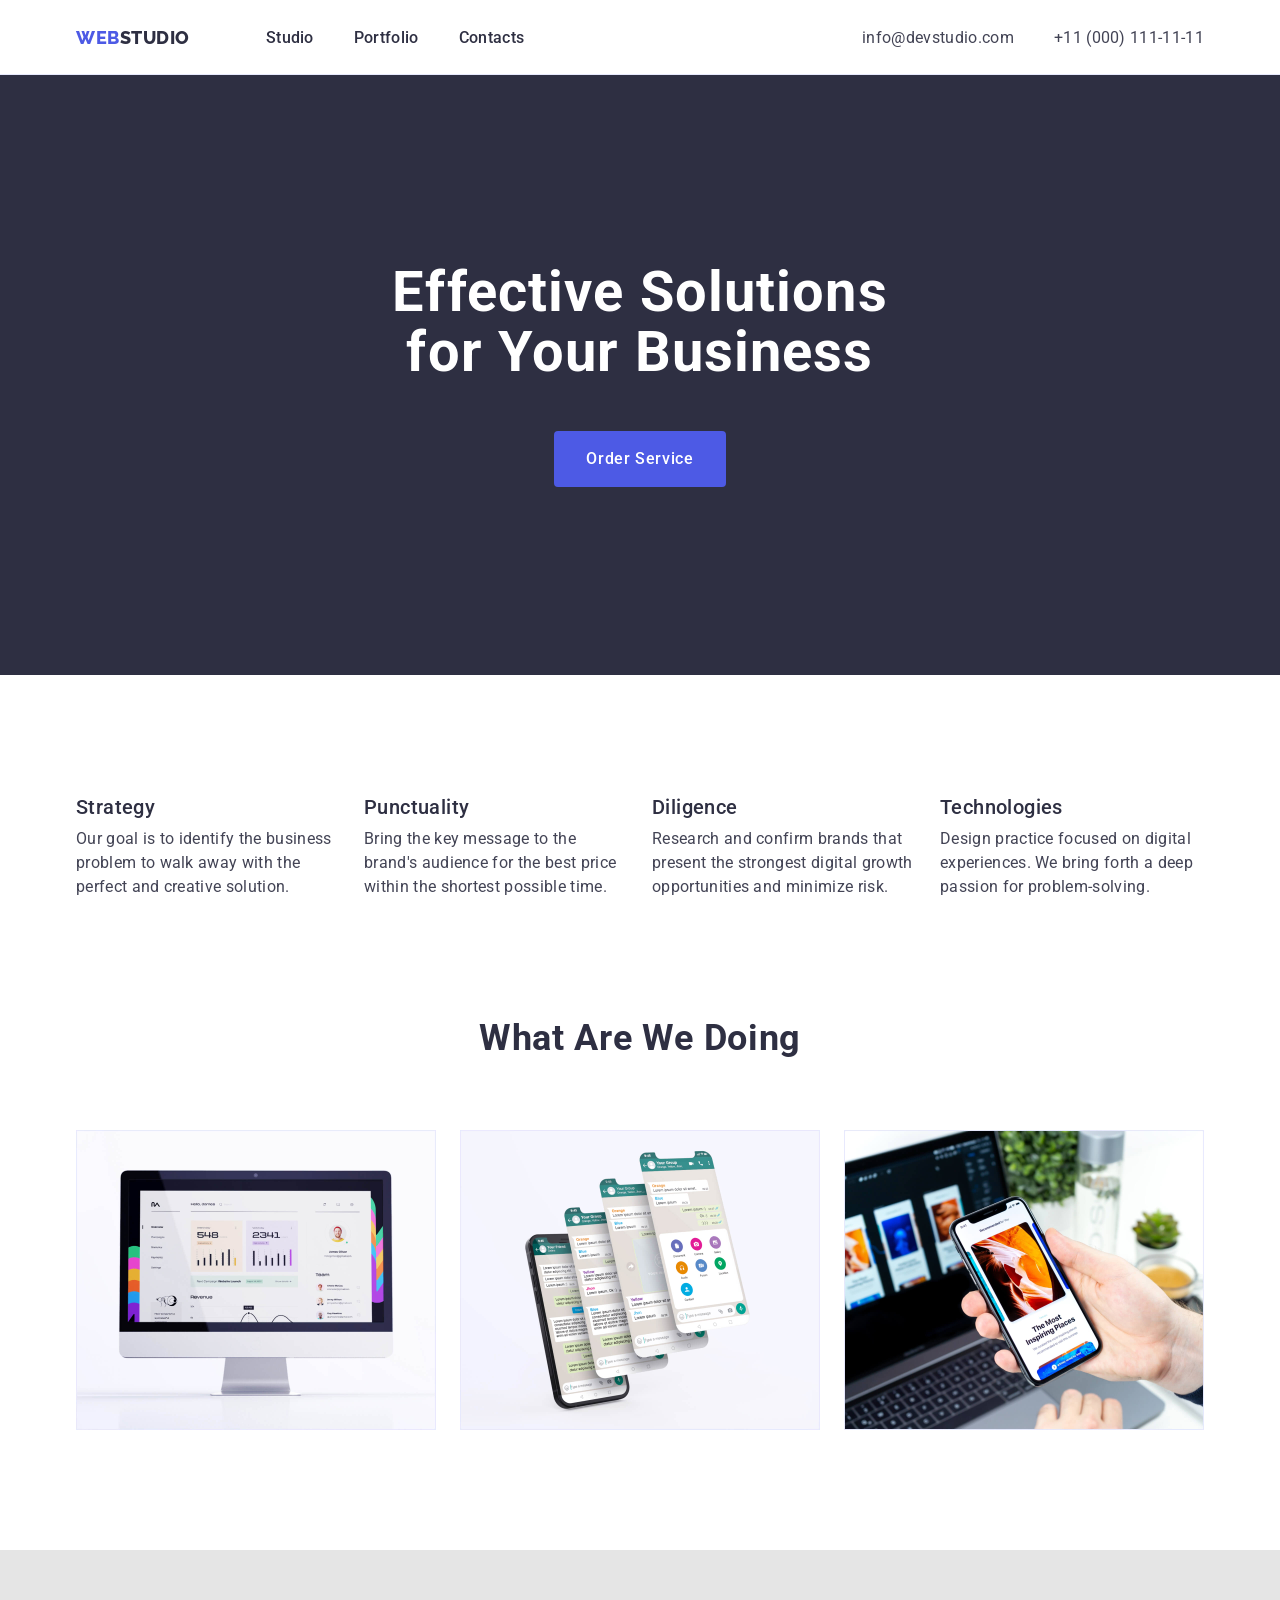
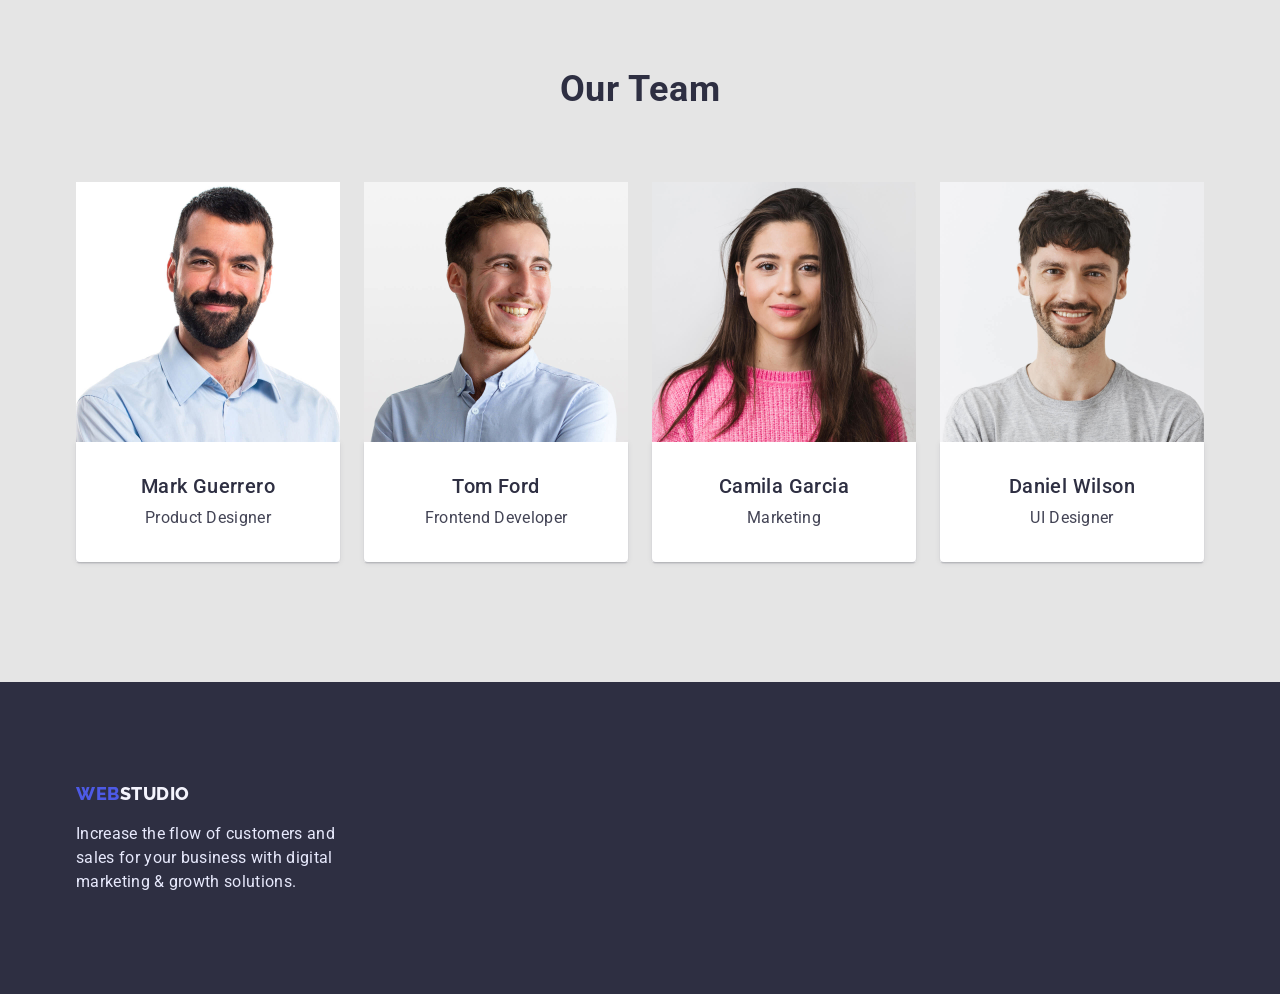
==== index.html @ 00bd012f "remade portfolio and index to git" ====
<!DOCTYPE html>
<html lang="en">
  <head>
    <meta charset="UTF-8" />
    <meta http-equiv="X-UA-Compatible" content="IE=edge" />
    <meta name="viewport" content="width=device-width, initial-scale=1.0">
    <link rel="preconnect" href="https://fonts.googleapis.com" />
    <link rel="preconnect" href="https://fonts.gstatic.com" crossorigin />
    <link 
      href="https://fonts.googleapis.com/css2?family=Raleway:wght@800&family=Roboto:wght@400;500;700;900&display=swap"
      rel="stylesheet" />
    <link rel="stylesheet" href="https://cdnjs.cloudflare.com/ajax/libs/modern-normalize/1.1.0/modern-normalize.min.css" integrity="sha512-wpPYUAdjBVSE4KJnH1VR1HeZfpl1ub8YT/NKx4PuQ5NmX2tKuGu6U/JRp5y+Y8XG2tV+wKQpNHVUX03MfMFn9Q==" crossorigin="anonymous" referrerpolicy="no-referrer" />
    <link rel="stylesheet" href="./css/styles.css">
    <title>WebStudio &#127758;</title>
  </head>

<body>
    <!--HEADER-->
  <header class="header">
    <div class="container header-container">
  <nav class="header-navigation">
    <a href="./index.html"  class="logos logo link"><span class="logos-color">Web</span>Studio</a> 
      <ul class="menu list">
        <li class="header-item">
          <a href="./index.html" class="link-item menu-link link">Studio</a>
        </li>
        <li class="header-item">
          <a href="./portfolio.html" class="link-item menu-link link">Portfolio</a>
        </li>
        <li class="header-item">
          <a href="./portfolio.html" class="link-item menu-link link">Contacts</a>
        </li>
      </ul>
  </nav>
    <ul class="contact-list list">
      <li class="contact-mail">
      <a href="mailto:info@devstudio.com" class="mailto link">info@devstudio.com</a>
    </li>
      <li class="contact-tel">
      <a href="tel:+110001111111" class="telto link">+11 (000) 111-11-11</a>
    </li>
    </ul>
  </header>

  <main>
    <!--секція 1-->
    <section class="hero">
      <div class="container">
      <h1 class="main-title">Effective Solutions for Your Business</h1>
      <button type="button" class="order-btn btn">Order Service</button>
      </div>
    </section>
    <!--секція 2-->
    <section class="features section">
      <div class="container">
      <h2 class:="visually-hidden"Our Features></h2> 
      <ul class="features-list list">
        <li class="item">
          <h3 class="features-subtitle subtitle">Strategy</h3>
          <p class="features-text text"> Our goal is to identify the business problem to walk away with the perfect and
            creative solution.</p>
        </li>
        <li class="item"> 
          <h3 class="features-subtitle subtitle">Punctuality</h3>
          <p class="features-text text">Bring the key message to the brand's audience for the best price within the shortest
          possible time.</p>
        </li>
        <li class="item">
          <h3 class="features-subtitle subtitle">Diligence</h3>
          <p class="features-text text">Research and confirm brands that present the strongest digital growth opportunities
          and minimize risk.</p>
        </li>
          <li class="item">
          <h3 class="features-subtitle subtitle">Technologies</h3>
          <p class="features-text text">Design practice focused on digital experiences. We bring forth a deep passion for
          problem-solving.</p>
          </li>
        </ul>
      </div>
    </section>
    <!--секція 3-->
    <section class="section-work section">
      <div class="container">
      <h2 class="work-title title">What are we doing</h2>
      <ul class="work-list list">
        <li class="work-item"><img class="work-image" src="./images/monitor.jpg" alt="monitor" width="360" height="300"></li>      
        <li class="work-item"><img class="work-image" src="./images/somephones.jpg" alt="fourphones" width="360" height="300"></li>
        <li class="work-item"><img class="work-image" src="./images/phone.jpg" alt="phone" width="360" height="300"></li>
    </ul>
    </div>
    </section>
    <!--секція 4-->
    <section class="section-team section">
      <div class="container">
      <h2 class="team-title title">Our Team</h2>  
      <ul class="team-list list">
        <li class="team-member">
          <img class="team-image" src="./images/mark.jpg" alt="mark" width="264" height="260">
          <div class="team-description">
          <h3 class="team-subtitle subtitle">Mark Guerrero</h3>
          <p class="team-text text">Product Designer</p>
        </li>
        <li class="team-member">
          <img class="team-image" src="./images/tom.jpg" alt="tom" width="264" height="260">
          <div class="team-description">
          <h3 class="team-subtitle subtitle">Tom Ford</h3>
          <p class="team-text text">Frontend Developer</p>
        </li>
        <li class="team-member">
          <img class="team-image" src="./images/camila.jpg" alt="camila" width="264" height="260">
          <div class="team-description">
          <h3 class="team-subtitle subtitle">Camila Garcia</h3>
          <p class="team-text text">Marketing</p>
        </li>
        <li class="team-member">
          <img class="team-image" src="./images/daniel.jpg" alt="daniel" width="264" height="260">
          <div class="team-description">
          <h3 class="team-subtitle subtitle">Daniel Wilson</h3>
          <p class="team-text text">UI Designer</p>
          </div>
        </li>
      </ul>
    </div>
    </section>
  </main>
  <!--футер-->
  <footer class="footer-style">
    <div class="container container-footer">
  <a href="./index.html"  class="logos-footer logo link"><span class="logos-color-footer">Web</span>Studio</a>
  <p class="footer-style-text text">Increase the flow of customers and <br/> sales for your business with digital <br/> marketing & growth solutions.</p>
    </div> 
  </footer>
</body>
</html>
---- css/styles.css ----
:root {
  --brand-color: #434455;
  --secondary-text-color: #e7e9fc;
  --light-text-color: #f4f4fd;
}

body {
  font-family: 'Roboto', sans-serif;
  font-style: normal;
  color: #434455;
  /* font-weight: 500; */
  font-size: 16px;
  line-height: 1.2;
}
.section {
  padding-top: 120px;
  padding-bottom: 120px;
}
h1,
h2,
h3,
h4,
h5,
h6,
p {
  margin-top: 0;
  margin-bottom: 0;
}

ul,
ol {
  list-style-type: none;
  margin: 0;
  margin-bottom: 0;
  padding-left: 0;
}

img {
  display: block;
  height: auto;
  max-width: 100%;
}

.title {
  font-size: 36px;
  line-height: 1.1;
  letter-spacing: 0.02em;
  text-transform: capitalize;
}

.container {
  max-width: 1158px;
  padding-left: 15px;
  padding-right: 15px;
  margin-left: auto;
  margin-right: auto;
}

.header {
  border-bottom: 1px solid #e7e9fc;
}

.header-container {
  display: flex;
  align-items: center;
}

.header-navigation {
  display: flex;
  align-items: center;
}

.link {
  text-decoration: none;
}

.menu {
  display: flex;
  align-items: center;
}

.list {
  list-style: none;
}

.header-item:not(:last-child) {
  margin-right: 40px;
}

.menu-link {
  display: block;
  padding-top: 26px;
  padding-bottom: 24px;
  font-weight: 500;
  font-size: 16px;
  line-height: 1.5;
  letter-spacing: 0.02em;
  color: #2e2f42;
}

.contact-list {
  display: flex;
  align-items: center;
  margin-left: auto;
}

.contact-list .link {
  display: block;
  padding-top: 26px;
  padding-bottom: 24px;
  font-size: 16px;
  line-height: 1.5;
  letter-spacing: 0.02em;
  color: #434455;
}
.contact-mail {
}

.contact-tel {
  margin-left: 40px;
}
/* HERO */
.hero {
  padding-top: 188px;
  padding-bottom: 188px;
  text-align: center;
  background-color: #2e2f42;
}

.btn {
  font-weight: 500;
  font-size: 16px;
  line-height: 1.5;
  letter-spacing: 0.04em;
  border-radius: 4px;
  cursor: pointer;
}

.order-btn {
  padding-top: 16px;
  padding-bottom: 16px;
  padding-left: 32px;
  padding-right: 32px;
  border: none;
  color: #ffffff;
  background-color: #4d5ae5;
}
.order-btn:hover,
.order-btn:focus {
  background-color: #404bbf;
}
/* Our features */
.visually-hidden {
  position: absolute;
  width: 1px;
  height: 1px;
  margin: -1px;
  border: 0;
  padding: 0;
  white-space: nowrap;
  clip-path: inset(100%);
  clip: rect(0 0 0 0);
  overflow: hidden;
}

.features-list {
  display: flex;
  gap: 24px;
}
.features-list > .item {
  flex-basis: calc((100% - 3 * 24px) / 4);
}
.features-subtitle {
  margin-bottom: 8px;
  color: #2e2f42;
}

.subtitle {
  font-weight: 500;
  font-size: 20px;
  line-height: 1.2;
  letter-spacing: 0.02em;
}

.text {
  font-size: 16px;
  line-height: 1.5;
  letter-spacing: 0.02em;
}

.main-title {
  max-width: 500px;
  margin-bottom: 48px;
  margin-left: auto;
  margin-right: auto;
  font-size: 56px;
  line-height: 1.07;
  letter-spacing: 0.02em;
  color: #ffffff;
}

/* стилі заголовків */
.text-card {
  font-weight: 500;
  font-size: 20px;
  line-height: 1.2;
  letter-spacing: 0.02em;
  color: #434455;
}

.text-card-item {
  font-size: 16px;
  line-height: 1.2;
  letter-spacing: 0.02em;
  color: #434455;
}

/*підкреслення з посилань відсутні*/
a {
  text-decoration: none;
  color: #2e2f42;
}

/* Логотип */
.logos {
  text-transform: uppercase;
  font-family: 'Raleway', sans-serif;
  margin-right: 76px;
  padding-top: 26px;
  padding-bottom: 24px;
}

.logo {
  font-family: 'Raleway', sans-serif;
  font-weight: 800;
  font-size: 18px;
  line-height: 1.33;
  letter-spacing: 0.03em;
  text-transform: uppercase;
}

.logo-brand {
  color: #4d5ae5;
}

.logos-color {
  color: #4d5ae5;
}

/* What are we doing */
.section-work {
  padding-top: 0;
}
.work-title {
  margin-bottom: 72px;
  text-align: center;
  color: #2e2f42;
}
.work-list {
  display: flex;
  gap: 24px;
}
.work-item {
  flex-basis: calc((100% - 2 * 24px) / 3);
}

.work-image {
}

/* Our Team */

.section-team {
  background-color: #e5e5e5;
}

.team-title {
  margin-bottom: 72px;
  text-align: center;
  color: #2e2f42;
}
.team-list {
  display: flex;
  flex-wrap: wrap;
  gap: 24px;
}
.team-member {
  flex-basis: calc((100% - 3 * 24px) / 4);
  background-color: #ffffff;
}

.team-description {
  padding: 32px 16px 32px 16px;
  box-shadow: 0px 1px 6px rgba(46, 47, 66, 0.08),
    0px 1px 1px rgba(46, 47, 66, 0.16), 0px 2px 1px rgba(46, 47, 66, 0.08);
  border-radius: 0px 0px 4px 4px;
}

.team-subtitle {
  margin-bottom: 8px;
  text-align: center;
  color: #2e2f42;
}
.team-text {
  text-align: center;
}

/* кнопки фільтра */
.list-button-order {
  cursor: pointer;
  font-family: 'Roboto', sans-serif;
  font-weight: 500;
  font-size: 16px;
  line-height: 1.5;
  color: #ffffff;
  background: #4d5ae5;
  border-radius: 4px;
}

.list-button {
  cursor: pointer;
  font-family: 'Roboto', sans-serif;
  font-weight: 500;
  font-size: 16px;
  line-height: 1.5;
  color: #4d5ae5;
  background: #f4f4fd;
  border: 1px solid #e7e9fc;
  border-radius: 4px;
}

.list-button-order:hover,
.list-button-order:focus,
.list-button:hover,
.list-button:focus,
.list-button:active {
  background: #404bbf;
  color: #ffffff;
  box-shadow: 0px 4px 4px rgba(0, 0, 0, 0.15);
  border-radius: 4px;
}

.link-item:hover,
.link-item:focus {
  color: #4d5ae5;
  font-weight: 500;
}

.mailto,
.telto {
  font-size: 16px;
  line-height: 24px;
  letter-spacing: 0.02em;
  color: #434455;
}

.mailto:hover,
.mailto:focus {
  color: #404bbf;
}

.telto:hover,
.telto:focus {
  color: #404bbf;
}

/* прибираємо маркери списку */
.list-style-type {
  list-style-type: none;
  font-weight: 600;
  font-size: 16px;
  line-height: 1.5;
  letter-spacing: 0.02em;
  color: #2e2f42;
  text-decoration: none;
}

.list-style-type:hover {
  font-weight: 600;
  font-size: 16px;
  line-height: 1.5;
  letter-spacing: 0.02em;
  color: #434455;
}

.list-style-type:active {
  font-weight: 600;
  font-size: 16px;
  line-height: 1.5;
  letter-spacing: 0.02em;
  color: #4d5ae5;
}

.text-card {
  font-weight: 500;
  font-size: 20px;
  line-height: 1.2;
  letter-spacing: 0.02em;
  color: #2e2f42;
}

.text-card-item {
  font-weight: 400;
  font-size: 16px;
  line-height: 1.2;
  letter-spacing: 0.02em;
  color: #2e2f42;
}

/* підвал сайту */

.footer-style {
  padding-top: 100px;
  padding-bottom: 100px;
  background-color: #2e2f42;
}
.logos-footer {
  display: block;
  margin-bottom: 16px;
  color: #f4f4fd;
}
.footer-style-text {
  width: 264px;
  color: #e7e9fc;
}

.logos-color-footer {
  color: #4d5ae5;
}

.logos:hover,
.logos-footer:hover {
  color: #4d5ae5;
}

/* ============== Example ============= */
.portfolio.section {
  padding-top: 96px;
}
.filter {
  display: flex;
  justify-content: center;
  gap: 24px;
  margin-bottom: 72px;
}
.filter-btn {
  padding-top: 12px;
  padding-bottom: 12px;
  padding-left: 24px;
  padding-right: 24px;
  border: none;
  color: #4d5ae5;
  background-color: #e7e9fc;
}
.filter-btn:hover,
.filter-btn:focus {
  color: #ffffff;
  background-color: #4d5ae5;
}
.example-list {
  display: flex;
  flex-wrap: wrap;
  row-gap: 48px;
  column-gap: 24px;
}
.example-item {
  flex-basis: calc((100% - 2 * 24px) / 3);
}

.example-description {
  padding-top: 32px;
  padding-bottom: 32px;
  padding-left: 16px;
  border: 1px solid #e7e9fc;
  border-top: none;
}

.example-subtitle {
  margin-bottom: 8px;
  color: #2e2f42;
}
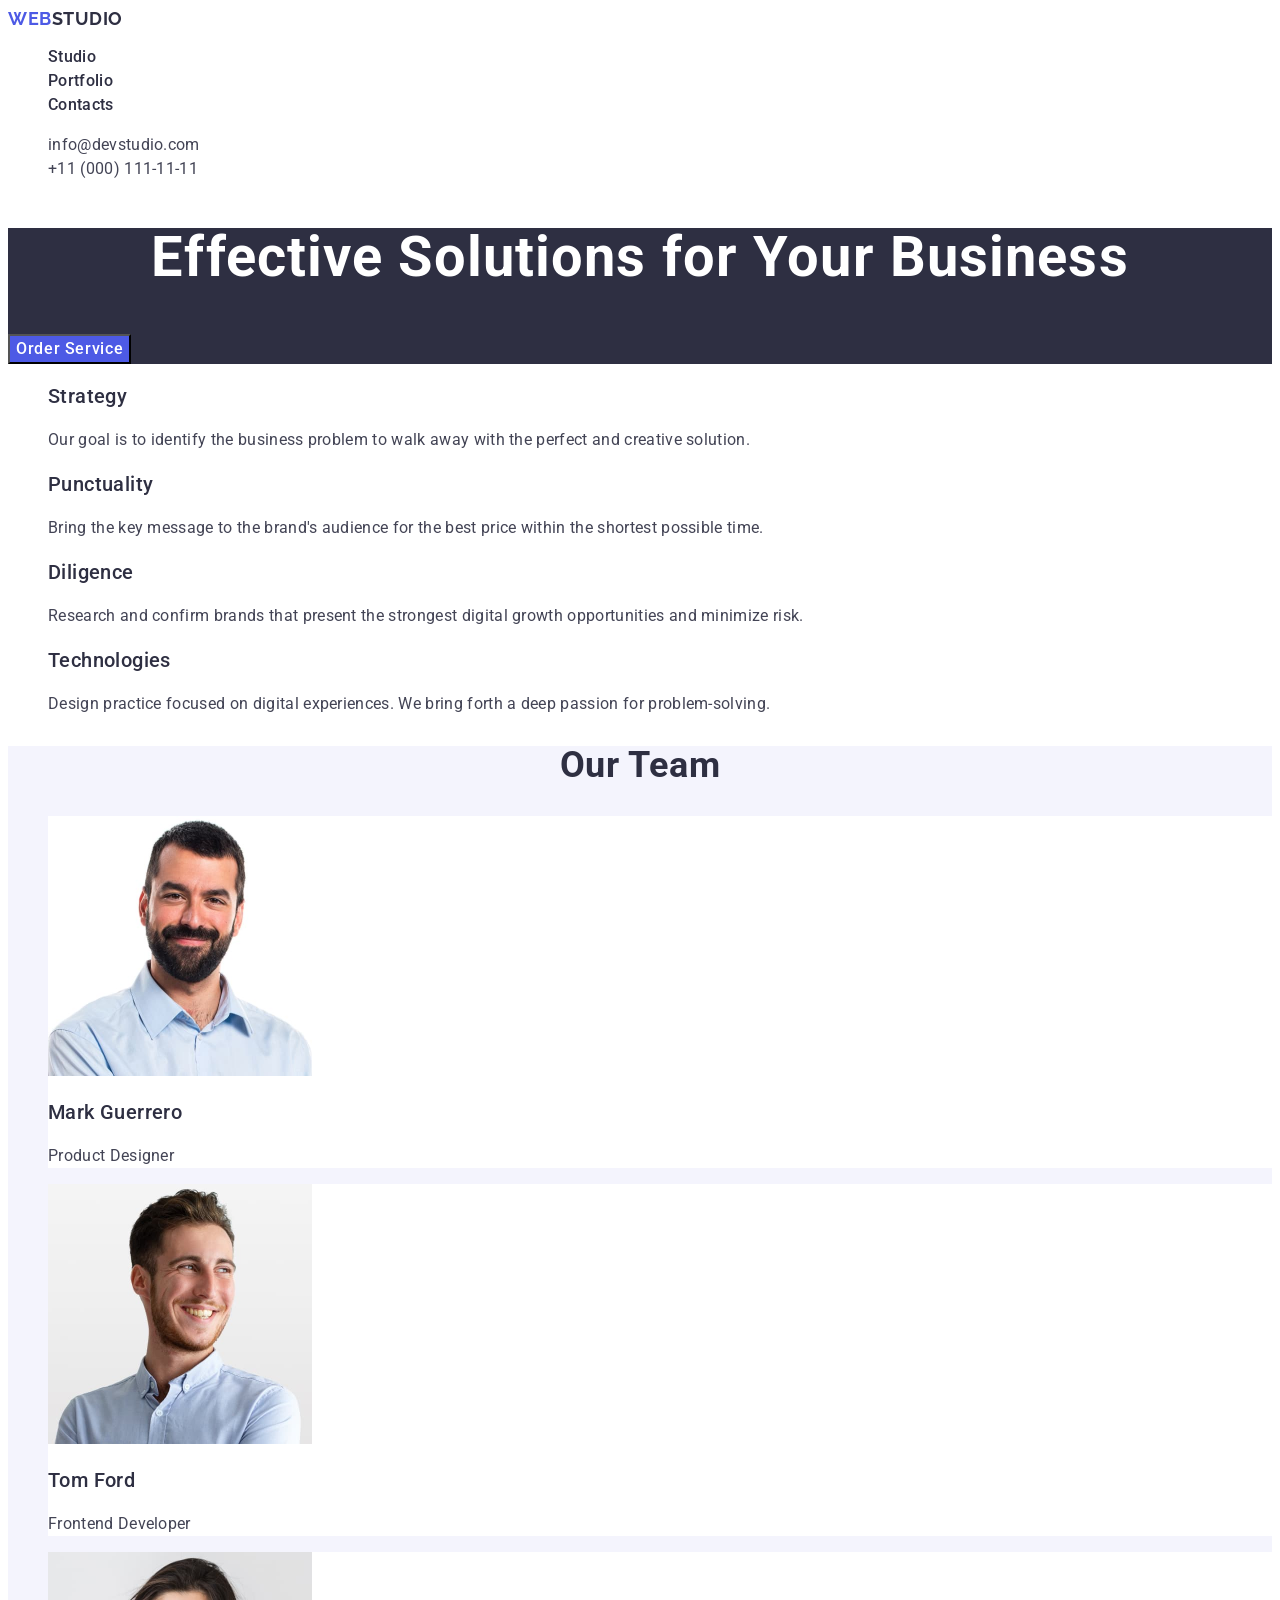
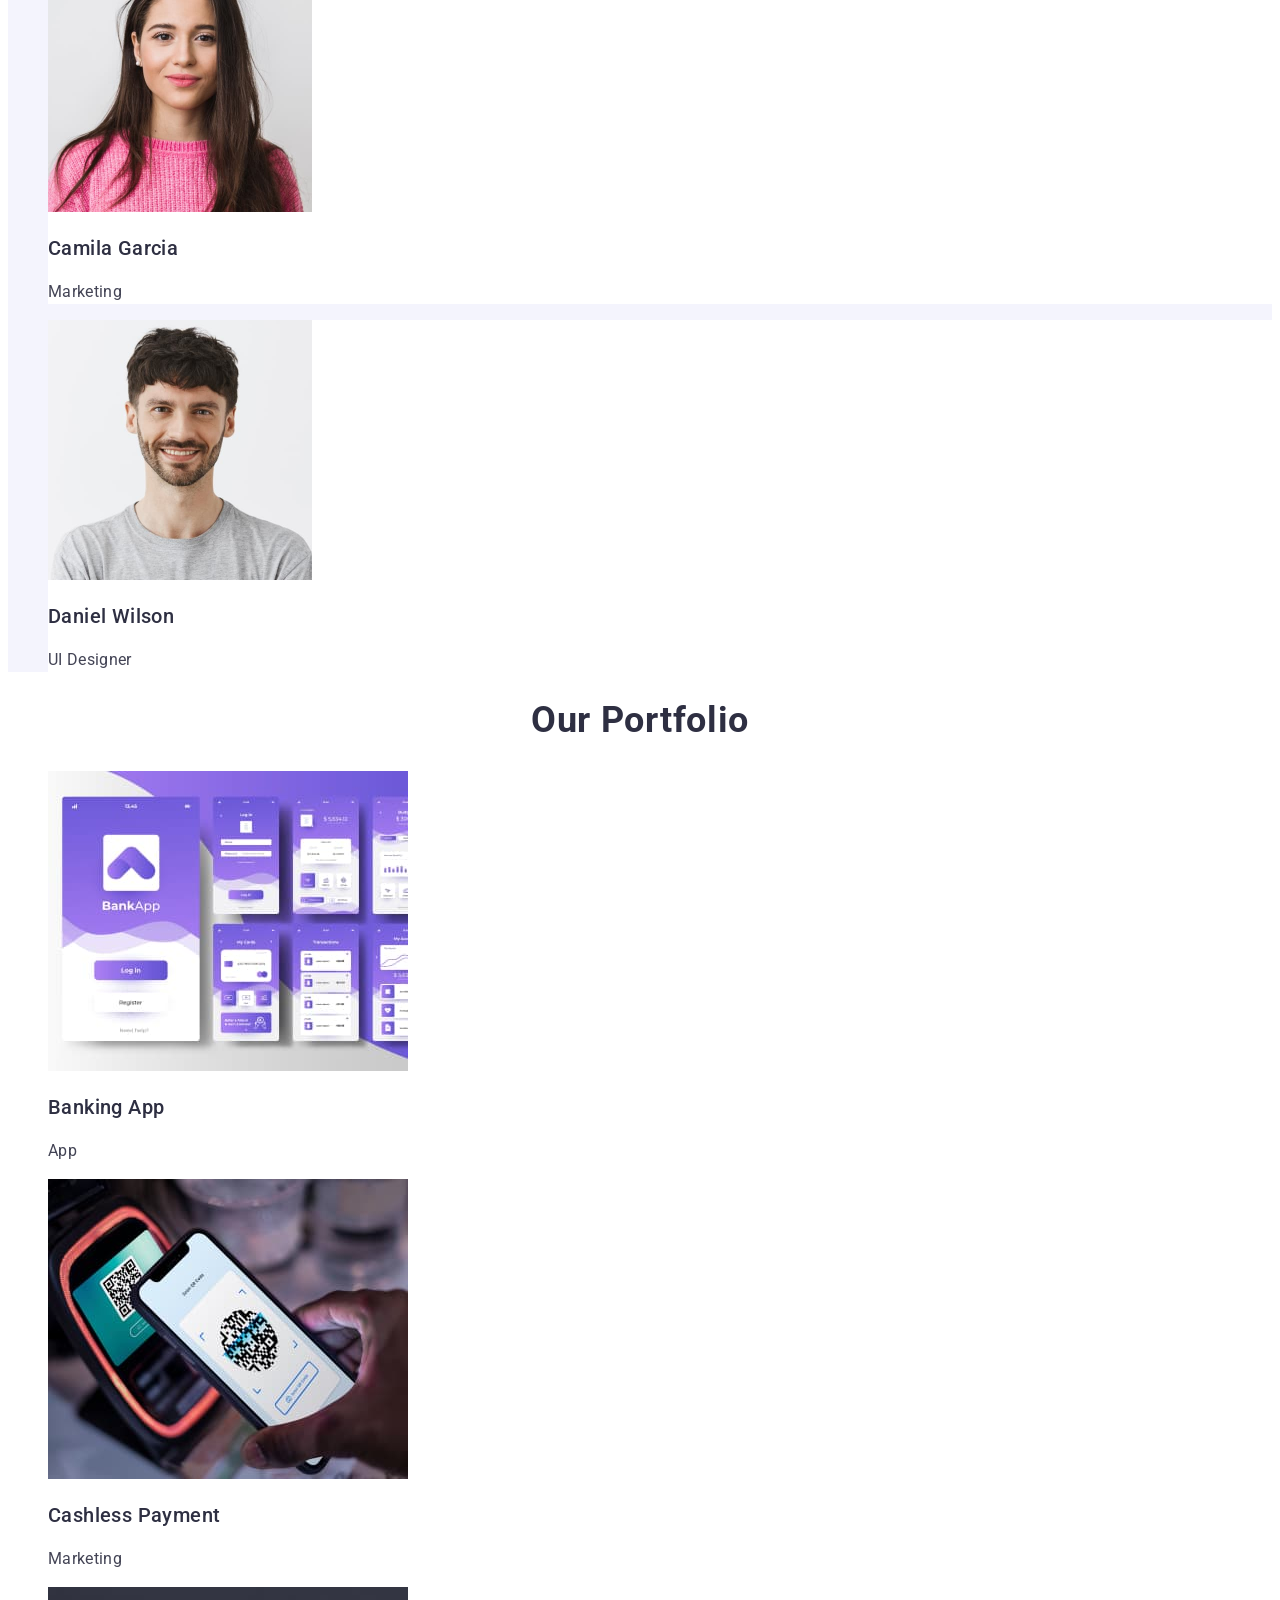
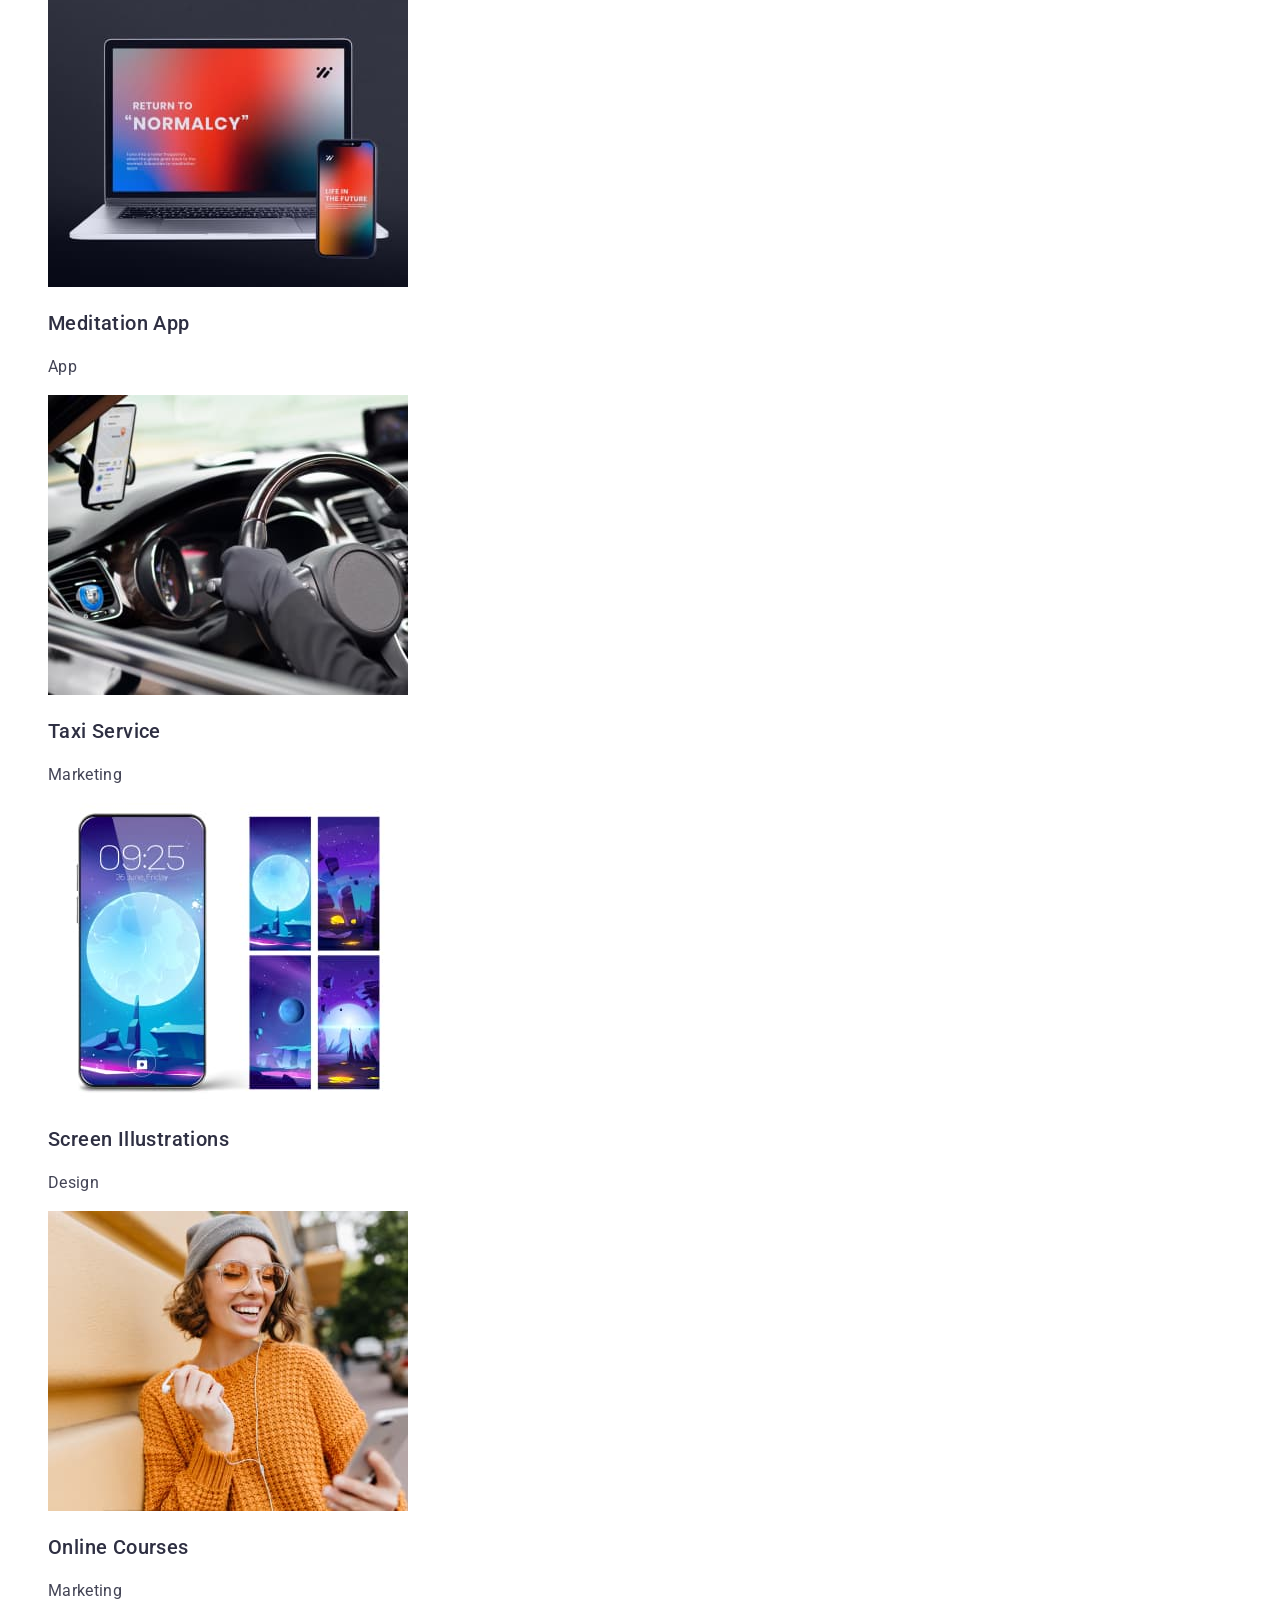
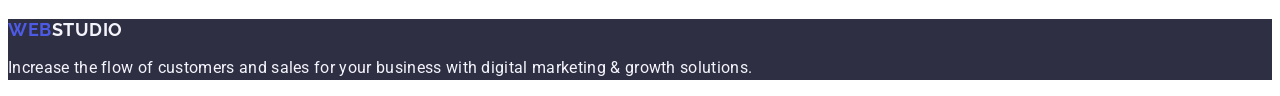
==== commit 4eb5514b: "Initial commit" ====
--- a/index.html
+++ b/index.html
@@ -2,133 +2,167 @@
 <html lang="en">
   <head>
     <meta charset="UTF-8" />
-    <meta http-equiv="X-UA-Compatible" content="IE=edge" />
-    <meta name="viewport" content="width=device-width, initial-scale=1.0">
+    <meta name="viewport" content="width=device-width, initial-scale=1.0" />
     <link rel="preconnect" href="https://fonts.googleapis.com" />
     <link rel="preconnect" href="https://fonts.gstatic.com" crossorigin />
-    <link 
-      href="https://fonts.googleapis.com/css2?family=Raleway:wght@800&family=Roboto:wght@400;500;700;900&display=swap"
-      rel="stylesheet" />
-    <link rel="stylesheet" href="https://cdnjs.cloudflare.com/ajax/libs/modern-normalize/1.1.0/modern-normalize.min.css" integrity="sha512-wpPYUAdjBVSE4KJnH1VR1HeZfpl1ub8YT/NKx4PuQ5NmX2tKuGu6U/JRp5y+Y8XG2tV+wKQpNHVUX03MfMFn9Q==" crossorigin="anonymous" referrerpolicy="no-referrer" />
-    <link rel="stylesheet" href="./css/styles.css">
-    <title>WebStudio &#127758;</title>
+    <link
+      href="https://fonts.googleapis.com/css2?family=Raleway:wght@700&family=Roboto:wght@100..900&display=swap"
+      rel="stylesheet"
+    />
+    <link
+      rel="stylesheet"
+      href="node_modules/modern-normalize/modern-normalize.css"
+    />
+    <link rel="stylesheet" href="./css/styles.css" />
+    <title>WebStudio</title>
   </head>
 
-<body>
-    <!--HEADER-->
-  <header class="header">
-    <div class="container header-container">
-  <nav class="header-navigation">
-    <a href="./index.html"  class="logos logo link"><span class="logos-color">Web</span>Studio</a> 
-      <ul class="menu list">
-        <li class="header-item">
-          <a href="./index.html" class="link-item menu-link link">Studio</a>
-        </li>
-        <li class="header-item">
-          <a href="./portfolio.html" class="link-item menu-link link">Portfolio</a>
-        </li>
-        <li class="header-item">
-          <a href="./portfolio.html" class="link-item menu-link link">Contacts</a>
-        </li>
-      </ul>
-  </nav>
-    <ul class="contact-list list">
-      <li class="contact-mail">
-      <a href="mailto:info@devstudio.com" class="mailto link">info@devstudio.com</a>
-    </li>
-      <li class="contact-tel">
-      <a href="tel:+110001111111" class="telto link">+11 (000) 111-11-11</a>
-    </li>
-    </ul>
-  </header>
-
-  <main>
-    <!--секція 1-->
-    <section class="hero">
-      <div class="container">
-      <h1 class="main-title">Effective Solutions for Your Business</h1>
-      <button type="button" class="order-btn btn">Order Service</button>
-      </div>
-    </section>
-    <!--секція 2-->
-    <section class="features section">
-      <div class="container">
-      <h2 class:="visually-hidden"Our Features></h2> 
-      <ul class="features-list list">
-        <li class="item">
-          <h3 class="features-subtitle subtitle">Strategy</h3>
-          <p class="features-text text"> Our goal is to identify the business problem to walk away with the perfect and
-            creative solution.</p>
-        </li>
-        <li class="item"> 
-          <h3 class="features-subtitle subtitle">Punctuality</h3>
-          <p class="features-text text">Bring the key message to the brand's audience for the best price within the shortest
-          possible time.</p>
-        </li>
-        <li class="item">
-          <h3 class="features-subtitle subtitle">Diligence</h3>
-          <p class="features-text text">Research and confirm brands that present the strongest digital growth opportunities
-          and minimize risk.</p>
-        </li>
-          <li class="item">
-          <h3 class="features-subtitle subtitle">Technologies</h3>
-          <p class="features-text text">Design practice focused on digital experiences. We bring forth a deep passion for
-          problem-solving.</p>
+  <body>
+    <header class="header">
+      <nav class="header-nav">
+        <a href="./index.html" class="header-logo"
+          >Web<span class="header-span">Studio</span></a
+        >
+        <ul class="nav-list">
+          <li>
+            <a href="./index.html" class="nav-link">Studio</a>
+          </li>
+          <li>
+            <a href="" class="nav-link">Portfolio</a>
+          </li>
+          <li>
+            <a href="" class="nav-link">Contacts</a>
           </li>
         </ul>
-      </div>
-    </section>
-    <!--секція 3-->
-    <section class="section-work section">
-      <div class="container">
-      <h2 class="work-title title">What are we doing</h2>
-      <ul class="work-list list">
-        <li class="work-item"><img class="work-image" src="./images/monitor.jpg" alt="monitor" width="360" height="300"></li>      
-        <li class="work-item"><img class="work-image" src="./images/somephones.jpg" alt="fourphones" width="360" height="300"></li>
-        <li class="work-item"><img class="work-image" src="./images/phone.jpg" alt="phone" width="360" height="300"></li>
-    </ul>
-    </div>
-    </section>
-    <!--секція 4-->
-    <section class="section-team section">
-      <div class="container">
-      <h2 class="team-title title">Our Team</h2>  
-      <ul class="team-list list">
-        <li class="team-member">
-          <img class="team-image" src="./images/mark.jpg" alt="mark" width="264" height="260">
-          <div class="team-description">
-          <h3 class="team-subtitle subtitle">Mark Guerrero</h3>
-          <p class="team-text text">Product Designer</p>
-        </li>
-        <li class="team-member">
-          <img class="team-image" src="./images/tom.jpg" alt="tom" width="264" height="260">
-          <div class="team-description">
-          <h3 class="team-subtitle subtitle">Tom Ford</h3>
-          <p class="team-text text">Frontend Developer</p>
-        </li>
-        <li class="team-member">
-          <img class="team-image" src="./images/camila.jpg" alt="camila" width="264" height="260">
-          <div class="team-description">
-          <h3 class="team-subtitle subtitle">Camila Garcia</h3>
-          <p class="team-text text">Marketing</p>
-        </li>
-        <li class="team-member">
-          <img class="team-image" src="./images/daniel.jpg" alt="daniel" width="264" height="260">
-          <div class="team-description">
-          <h3 class="team-subtitle subtitle">Daniel Wilson</h3>
-          <p class="team-text text">UI Designer</p>
-          </div>
-        </li>
-      </ul>
-    </div>
-    </section>
-  </main>
-  <!--футер-->
-  <footer class="footer-style">
-    <div class="container container-footer">
-  <a href="./index.html"  class="logos-footer logo link"><span class="logos-color-footer">Web</span>Studio</a>
-  <p class="footer-style-text text">Increase the flow of customers and <br/> sales for your business with digital <br/> marketing & growth solutions.</p>
-    </div> 
-  </footer>
-</body>
+      </nav>
+
+      <address class="nav">
+        <ul class="info">
+          <li>
+            <a href="mailto:info@devstudio.com" class="address-link"
+              >info@devstudio.com</a
+            >
+          </li>
+          <li>
+            <a href="tel:+110001111111" class="address-link"
+              >+11 (000) 111-11-11</a
+            >
+          </li>
+        </ul>
+      </address>
+    </header>
+
+    <main>
+      <section class="hero">
+        <h1 class="hero-text">Effective Solutions for Your Business</h1>
+        <button type="button" class="btn-text btn">Order Service</button>
+      </section>
+
+      <section class="benefits">
+        <h2 class="visually-hidden">List of benefits</h2>
+        <ul class="benefits-list">
+          <li class="benefits-item">
+            <h3 class="bnf-subtitle">Strategy</h3>
+            <p class="bnf-text">
+              Our goal is to identify the business problem to walk away with the
+              perfect and creative solution.
+            </p>
+          </li>
+          <li>
+            <h3 class="bnf-subtitle">Punctuality</h3>
+            <p class="bnf-text">
+              Bring the key message to the brand's audience for the best price
+              within the shortest possible time.
+            </p>
+          </li>
+          <li>
+            <h3 class="bnf-subtitle">Diligence</h3>
+            <p class="bnf-text">
+              Research and confirm brands that present the strongest digital
+              growth opportunities and minimize risk.
+            </p>
+          </li>
+          <li>
+            <h3 class="bnf-subtitle">Technologies</h3>
+            <p class="bnf-text">
+              Design practice focused on digital experiences. We bring forth a
+              deep passion for problem-solving.
+            </p>
+          </li>
+        </ul>
+      </section>
+
+      <section class="team-bc">
+        <h2 class="team-title">Our Team</h2>
+        <ul>
+          <li class="item-bc">
+            <img src="./images/mark.jpg" alt="product" width="264" />
+            <h3 class="team-name">Mark Guerrero</h3>
+            <p class="team-pos">Product Designer</p>
+          </li>
+          <li class="item-bc">
+            <img src="./images/tom.jpg" alt="front" width="264" />
+            <h3 class="team-name">Tom Ford</h3>
+            <p class="team-pos">Frontend Developer</p>
+          </li>
+          <li class="item-bc">
+            <img src="./images/camila.jpg" alt="marketing" width="264" />
+            <h3 class="team-name">Camila Garcia</h3>
+            <p class="team-pos">Marketing</p>
+          </li>
+          <li class="item-bc">
+            <img src="./images/deniel.jpg" alt="designer" width="264" />
+            <h3 class="team-name">Daniel Wilson</h3>
+            <p class="team-pos">UI Designer</p>
+          </li>
+        </ul>
+      </section>
+
+      <section class="section-port">
+        <h2 class="portfolio">Our Portfolio</h2>
+        <ul>
+          <li>
+            <img src="./images/banking.jpg" alt="bank" width="360" />
+            <h3 class="portfolio-list">Banking App</h3>
+            <p class="portfolio-item">App</p>
+          </li>
+          <li>
+            <img src="./images/payment.jpg" alt="payment" width="360" />
+            <h3 class="portfolio-list">Cashless Payment</h3>
+            <p class="portfolio-item">Marketing</p>
+          </li>
+          <li>
+            <img src="./images/meditation.jpg" alt="meditation" width="360" />
+            <h3 class="portfolio-list">Meditation App</h3>
+            <p class="portfolio-item">App</p>
+          </li>
+          <li>
+            <img src="./images/taxi.jpg" alt="taxi" width="360" />
+            <h3 class="portfolio-list">Taxi Service</h3>
+            <p class="portfolio-item">Marketing</p>
+          </li>
+          <li>
+            <img src="./images/screen.jpg" alt="illustrations" width="360" />
+            <h3 class="portfolio-list">Screen Illustrations</h3>
+            <p class="portfolio-item">Design</p>
+          </li>
+          <li>
+            <img src="./images/courses.jpg" alt="courses" width="360" />
+            <h3 class="portfolio-list">Online Courses</h3>
+            <p class="portfolio-item">Marketing</p>
+          </li>
+        </ul>
+      </section>
+    </main>
+
+    <footer class="footer">
+      <a href="./index.html" class="footer-logo"
+        >Web<span class="footer-span">Studio</span></a
+      >
+      <p class="footer-text">
+        Increase the flow of customers and sales for your business with digital
+        marketing & growth solutions.
+      </p>
+    </footer>
+  </body>
 </html>
--- a/css/styles.css
+++ b/css/styles.css
@@ -1,155 +1,108 @@
-:root {
-  --brand-color: #434455;
-  --secondary-text-color: #e7e9fc;
-  --light-text-color: #f4f4fd;
-}
-
 body {
   font-family: 'Roboto', sans-serif;
-  font-style: normal;
-  color: #434455;
-  /* font-weight: 500; */
-  font-size: 16px;
-  line-height: 1.2;
-}
-.section {
-  padding-top: 120px;
-  padding-bottom: 120px;
-}
-h1,
-h2,
-h3,
-h4,
-h5,
-h6,
-p {
-  margin-top: 0;
-  margin-bottom: 0;
+  color: #434455;
+  background-color: #ffffff;
+}
+
+a {
+  text-decoration: none;
 }
 
 ul,
 ol {
   list-style-type: none;
-  margin: 0;
-  margin-bottom: 0;
-  padding-left: 0;
-}
-
-img {
-  display: block;
-  height: auto;
-  max-width: 100%;
-}
-
-.title {
-  font-size: 36px;
-  line-height: 1.1;
-  letter-spacing: 0.02em;
-  text-transform: capitalize;
-}
-
-.container {
-  max-width: 1158px;
-  padding-left: 15px;
-  padding-right: 15px;
-  margin-left: auto;
-  margin-right: auto;
 }
 
 .header {
-  border-bottom: 1px solid #e7e9fc;
-}
-
-.header-container {
-  display: flex;
-  align-items: center;
-}
-
-.header-navigation {
-  display: flex;
-  align-items: center;
-}
-
-.link {
-  text-decoration: none;
-}
-
-.menu {
-  display: flex;
-  align-items: center;
-}
-
-.list {
-  list-style: none;
-}
-
-.header-item:not(:last-child) {
-  margin-right: 40px;
-}
-
-.menu-link {
-  display: block;
-  padding-top: 26px;
-  padding-bottom: 24px;
-  font-weight: 500;
-  font-size: 16px;
-  line-height: 1.5;
-  letter-spacing: 0.02em;
-  color: #2e2f42;
-}
-
-.contact-list {
-  display: flex;
-  align-items: center;
-  margin-left: auto;
-}
-
-.contact-list .link {
-  display: block;
-  padding-top: 26px;
-  padding-bottom: 24px;
-  font-size: 16px;
-  line-height: 1.5;
-  letter-spacing: 0.02em;
-  color: #434455;
-}
-.contact-mail {
-}
-
-.contact-tel {
-  margin-left: 40px;
-}
-/* HERO */
+  background-color: #fff;
+}
+
+.nav {
+  font-style: normal;
+}
+
+.header-logo {
+  font-family: 'Raleway', sans-serif;
+  font-weight: 700;
+  font-size: 18px;
+  line-height: 1.17;
+  letter-spacing: 0.03em;
+  text-transform: uppercase;
+  color: #4d5ae5;
+}
+
+.header-span {
+  font-family: 'Raleway', sans-serif;
+  font-weight: 700;
+  font-size: 18px;
+  line-height: 1.16667;
+  letter-spacing: 0.03em;
+  text-transform: uppercase;
+  color: #2e2f42;
+}
+
+.nav-link {
+  font-family: inherit;
+  font-weight: 500;
+  font-size: 16px;
+  line-height: 1.5;
+  letter-spacing: 0.02em;
+  color: #2e2f42;
+}
+
+.nav-link:hover,
+.nav-link:focus {
+  color: #404bbf;
+}
+
+.address-link {
+  font-family: inherit;
+  font-weight: 400;
+  font-size: 16px;
+  line-height: 1.5;
+  letter-spacing: 0.02em;
+  color: #434455;
+  font-style: normal;
+}
+
+.address-link:hover,
+.address-link:focus {
+  color: #404bbf;
+}
+
 .hero {
-  padding-top: 188px;
-  padding-bottom: 188px;
+  background-color: #2e2f42;
+}
+
+.hero-text {
+  font-weight: 700;
+  font-size: 56px;
+  line-height: 1.07;
+  letter-spacing: 0.02em;
   text-align: center;
-  background-color: #2e2f42;
+  color: #fff;
 }
 
 .btn {
+  background-color: #4d5ae5;
+  font: inherit;
+}
+
+.btn:hover,
+.btn:focus {
+  background-color: #404bbf;
+}
+
+.btn-text {
+  font-family: inherit;
   font-weight: 500;
   font-size: 16px;
   line-height: 1.5;
   letter-spacing: 0.04em;
-  border-radius: 4px;
+  color: #fff;
   cursor: pointer;
 }
 
-.order-btn {
-  padding-top: 16px;
-  padding-bottom: 16px;
-  padding-left: 32px;
-  padding-right: 32px;
-  border: none;
-  color: #ffffff;
-  background-color: #4d5ae5;
-}
-.order-btn:hover,
-.order-btn:focus {
-  background-color: #404bbf;
-}
-/* Our features */
 .visually-hidden {
   position: absolute;
   width: 1px;
@@ -163,234 +116,71 @@
   overflow: hidden;
 }
 
-.features-list {
-  display: flex;
-  gap: 24px;
-}
-.features-list > .item {
-  flex-basis: calc((100% - 3 * 24px) / 4);
-}
-.features-subtitle {
-  margin-bottom: 8px;
-  color: #2e2f42;
-}
-
-.subtitle {
+.bnf-subtitle {
   font-weight: 500;
   font-size: 20px;
   line-height: 1.2;
   letter-spacing: 0.02em;
-}
-
-.text {
-  font-size: 16px;
-  line-height: 1.5;
-  letter-spacing: 0.02em;
-}
-
-.main-title {
-  max-width: 500px;
-  margin-bottom: 48px;
-  margin-left: auto;
-  margin-right: auto;
-  font-size: 56px;
-  line-height: 1.07;
-  letter-spacing: 0.02em;
-  color: #ffffff;
-}
-
-/* стилі заголовків */
-.text-card {
+  color: #2e2f42;
+}
+
+.bnf-text {
+  font-size: 16px;
+  line-height: 1.5;
+  letter-spacing: 0.02em;
+  color: #434455;
+}
+
+.team-bc {
+  background-color: #f4f4fd;
+}
+
+.item-bc {
+  background-color: #ffffff;
+}
+
+.team-title {
+  font-weight: 700;
+  font-size: 36px;
+  line-height: 1.11;
+  letter-spacing: 0.02em;
+  text-align: center;
+  color: #2e2f42;
+  text-transform: capitalize;
+}
+
+.team-name {
   font-weight: 500;
   font-size: 20px;
   line-height: 1.2;
   letter-spacing: 0.02em;
-  color: #434455;
-}
-
-.text-card-item {
-  font-size: 16px;
-  line-height: 1.2;
-  letter-spacing: 0.02em;
-  color: #434455;
-}
-
-/*підкреслення з посилань відсутні*/
-a {
-  text-decoration: none;
-  color: #2e2f42;
-}
-
-/* Логотип */
-.logos {
-  text-transform: uppercase;
-  font-family: 'Raleway', sans-serif;
-  margin-right: 76px;
-  padding-top: 26px;
-  padding-bottom: 24px;
-}
-
-.logo {
-  font-family: 'Raleway', sans-serif;
-  font-weight: 800;
-  font-size: 18px;
-  line-height: 1.33;
-  letter-spacing: 0.03em;
-  text-transform: uppercase;
-}
-
-.logo-brand {
-  color: #4d5ae5;
-}
-
-.logos-color {
-  color: #4d5ae5;
-}
-
-/* What are we doing */
-.section-work {
-  padding-top: 0;
-}
-.work-title {
-  margin-bottom: 72px;
+  text-align: justify;
+  color: #2e2f42;
+}
+
+.team-pos {
+  font-size: 16px;
+  line-height: 1.5;
+  letter-spacing: 0.02em;
+  text-align: justify;
+  color: #434455;
+}
+
+.section-port {
+  background-color: #fff;
+}
+
+.portfolio {
+  font-weight: 700;
+  font-size: 36px;
+  line-height: 1.11;
+  letter-spacing: 0.02em;
   text-align: center;
-  color: #2e2f42;
-}
-.work-list {
-  display: flex;
-  gap: 24px;
-}
-.work-item {
-  flex-basis: calc((100% - 2 * 24px) / 3);
-}
-
-.work-image {
-}
-
-/* Our Team */
-
-.section-team {
-  background-color: #e5e5e5;
-}
-
-.team-title {
-  margin-bottom: 72px;
-  text-align: center;
-  color: #2e2f42;
-}
-.team-list {
-  display: flex;
-  flex-wrap: wrap;
-  gap: 24px;
-}
-.team-member {
-  flex-basis: calc((100% - 3 * 24px) / 4);
-  background-color: #ffffff;
-}
-
-.team-description {
-  padding: 32px 16px 32px 16px;
-  box-shadow: 0px 1px 6px rgba(46, 47, 66, 0.08),
-    0px 1px 1px rgba(46, 47, 66, 0.16), 0px 2px 1px rgba(46, 47, 66, 0.08);
-  border-radius: 0px 0px 4px 4px;
-}
-
-.team-subtitle {
-  margin-bottom: 8px;
-  text-align: center;
-  color: #2e2f42;
-}
-.team-text {
-  text-align: center;
-}
-
-/* кнопки фільтра */
-.list-button-order {
-  cursor: pointer;
-  font-family: 'Roboto', sans-serif;
-  font-weight: 500;
-  font-size: 16px;
-  line-height: 1.5;
-  color: #ffffff;
-  background: #4d5ae5;
-  border-radius: 4px;
-}
-
-.list-button {
-  cursor: pointer;
-  font-family: 'Roboto', sans-serif;
-  font-weight: 500;
-  font-size: 16px;
-  line-height: 1.5;
-  color: #4d5ae5;
-  background: #f4f4fd;
-  border: 1px solid #e7e9fc;
-  border-radius: 4px;
-}
-
-.list-button-order:hover,
-.list-button-order:focus,
-.list-button:hover,
-.list-button:focus,
-.list-button:active {
-  background: #404bbf;
-  color: #ffffff;
-  box-shadow: 0px 4px 4px rgba(0, 0, 0, 0.15);
-  border-radius: 4px;
-}
-
-.link-item:hover,
-.link-item:focus {
-  color: #4d5ae5;
-  font-weight: 500;
-}
-
-.mailto,
-.telto {
-  font-size: 16px;
-  line-height: 24px;
-  letter-spacing: 0.02em;
-  color: #434455;
-}
-
-.mailto:hover,
-.mailto:focus {
-  color: #404bbf;
-}
-
-.telto:hover,
-.telto:focus {
-  color: #404bbf;
-}
-
-/* прибираємо маркери списку */
-.list-style-type {
-  list-style-type: none;
-  font-weight: 600;
-  font-size: 16px;
-  line-height: 1.5;
-  letter-spacing: 0.02em;
-  color: #2e2f42;
-  text-decoration: none;
-}
-
-.list-style-type:hover {
-  font-weight: 600;
-  font-size: 16px;
-  line-height: 1.5;
-  letter-spacing: 0.02em;
-  color: #434455;
-}
-
-.list-style-type:active {
-  font-weight: 600;
-  font-size: 16px;
-  line-height: 1.5;
-  letter-spacing: 0.02em;
-  color: #4d5ae5;
-}
-
-.text-card {
+  text-transform: capitalize;
+  color: #2e2f42;
+}
+
+.portfolio-list {
   font-weight: 500;
   font-size: 20px;
   line-height: 1.2;
@@ -398,83 +188,40 @@
   color: #2e2f42;
 }
 
-.text-card-item {
-  font-weight: 400;
-  font-size: 16px;
-  line-height: 1.2;
-  letter-spacing: 0.02em;
-  color: #2e2f42;
-}
-
-/* підвал сайту */
-
-.footer-style {
-  padding-top: 100px;
-  padding-bottom: 100px;
+.portfolio-item {
+  font-size: 16px;
+  line-height: 1.5;
+  letter-spacing: 0.02em;
+  color: #434455;
+}
+
+.footer {
   background-color: #2e2f42;
 }
-.logos-footer {
-  display: block;
-  margin-bottom: 16px;
+
+.footer-logo {
+  font-family: 'Raleway', sans-serif;
+  font-weight: 700;
+  font-size: 18px;
+  line-height: 1.17;
+  letter-spacing: 0.03em;
+  text-transform: uppercase;
+  color: #4d5ae5;
+}
+
+.footer-span {
+  font-family: 'Raleway', sans-serif;
+  font-weight: 700;
+  font-size: 18px;
+  line-height: 1.16667;
+  letter-spacing: 0.03em;
+  text-transform: uppercase;
   color: #f4f4fd;
 }
-.footer-style-text {
-  width: 264px;
-  color: #e7e9fc;
-}
-
-.logos-color-footer {
-  color: #4d5ae5;
-}
-
-.logos:hover,
-.logos-footer:hover {
-  color: #4d5ae5;
-}
-
-/* ============== Example ============= */
-.portfolio.section {
-  padding-top: 96px;
-}
-.filter {
-  display: flex;
-  justify-content: center;
-  gap: 24px;
-  margin-bottom: 72px;
-}
-.filter-btn {
-  padding-top: 12px;
-  padding-bottom: 12px;
-  padding-left: 24px;
-  padding-right: 24px;
-  border: none;
-  color: #4d5ae5;
-  background-color: #e7e9fc;
-}
-.filter-btn:hover,
-.filter-btn:focus {
-  color: #ffffff;
-  background-color: #4d5ae5;
-}
-.example-list {
-  display: flex;
-  flex-wrap: wrap;
-  row-gap: 48px;
-  column-gap: 24px;
-}
-.example-item {
-  flex-basis: calc((100% - 2 * 24px) / 3);
-}
-
-.example-description {
-  padding-top: 32px;
-  padding-bottom: 32px;
-  padding-left: 16px;
-  border: 1px solid #e7e9fc;
-  border-top: none;
-}
-
-.example-subtitle {
-  margin-bottom: 8px;
-  color: #2e2f42;
-}
+
+.footer-text {
+  font-size: 16px;
+  line-height: 1.5;
+  letter-spacing: 0.02em;
+  color: #f4f4fd;
+}
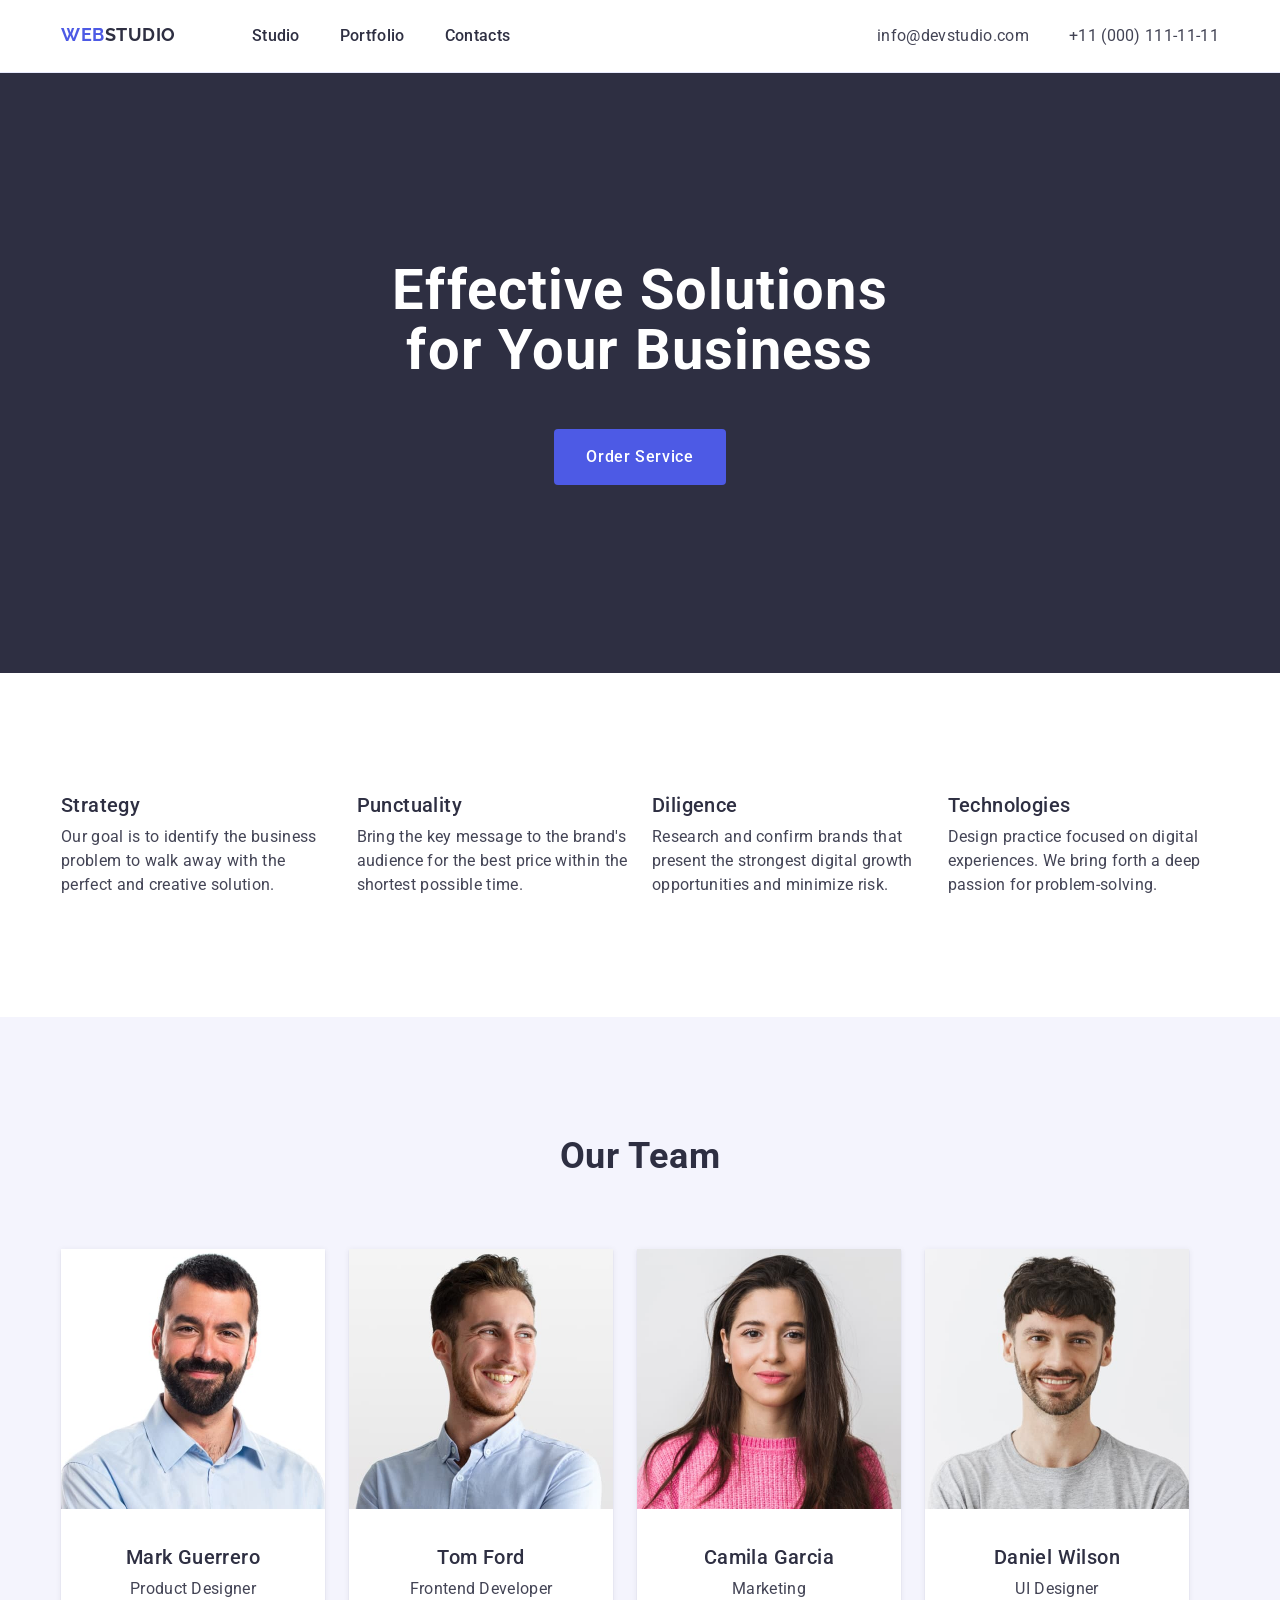
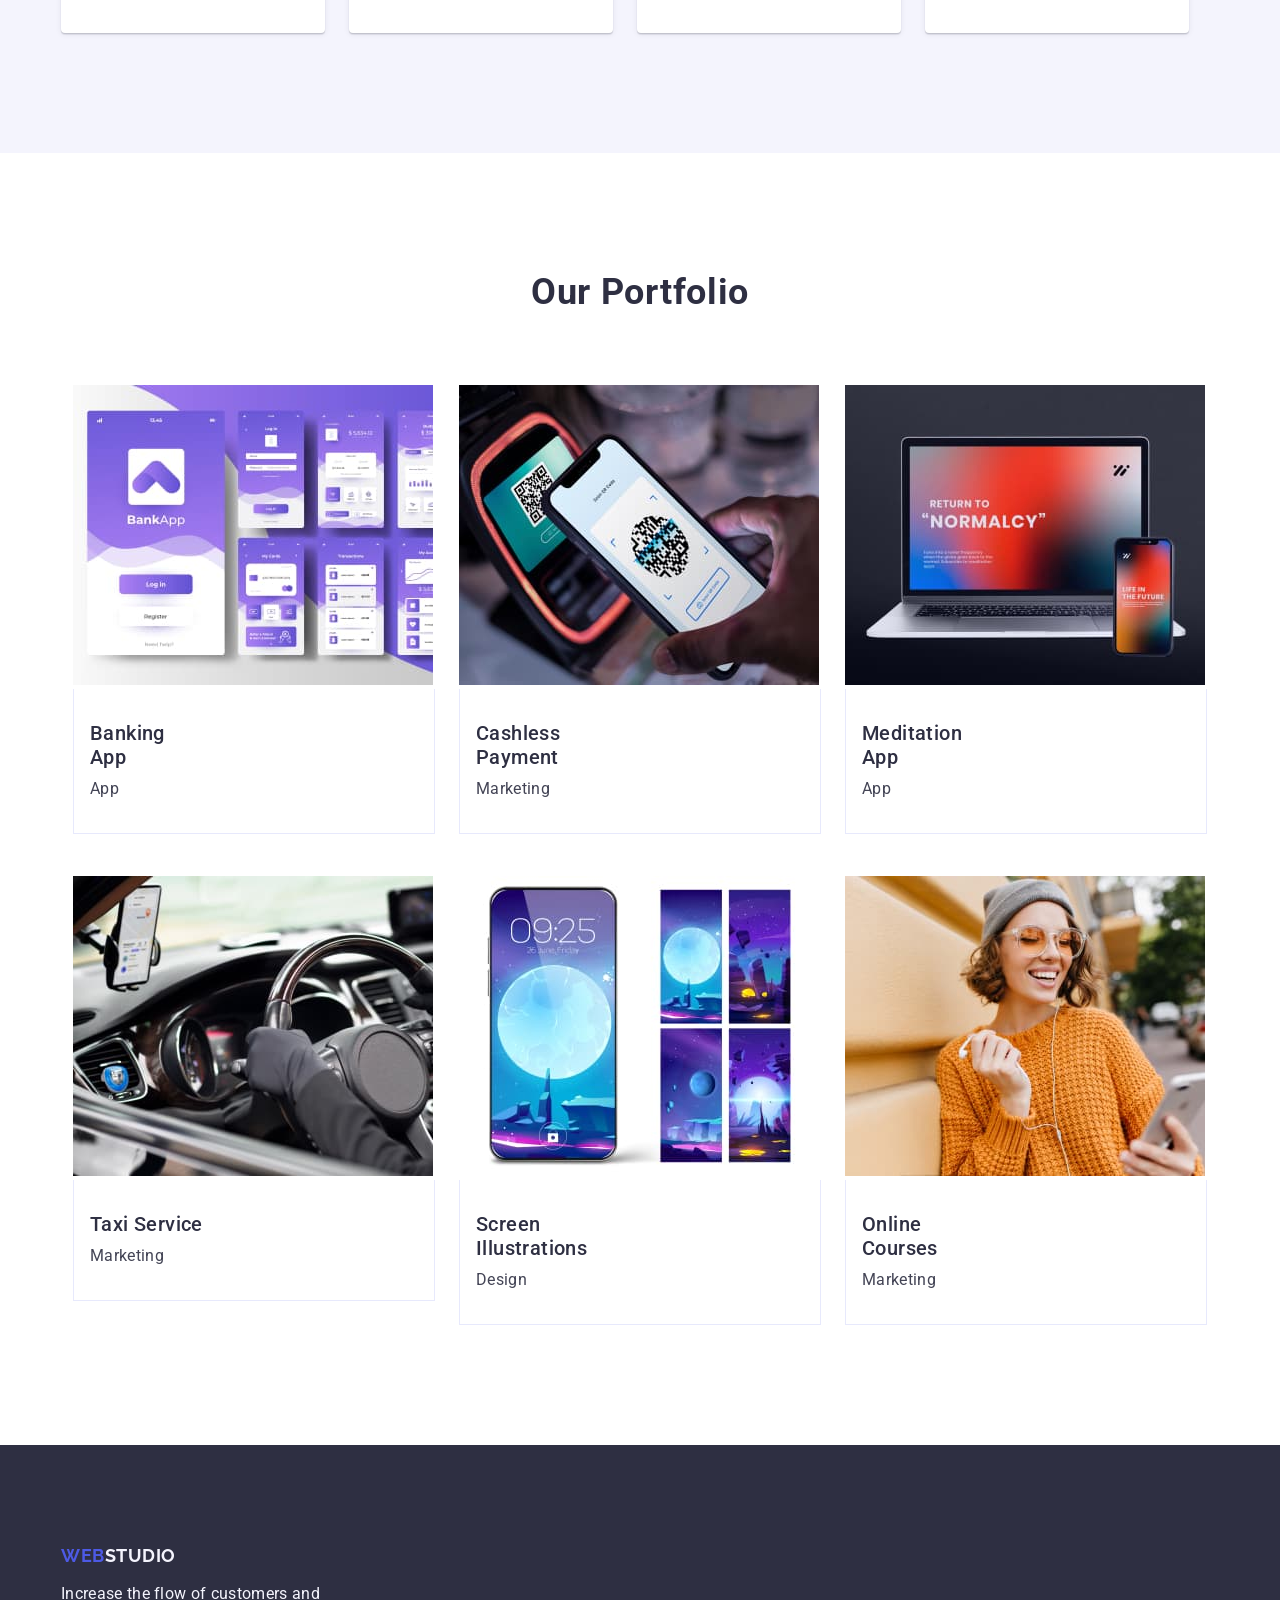
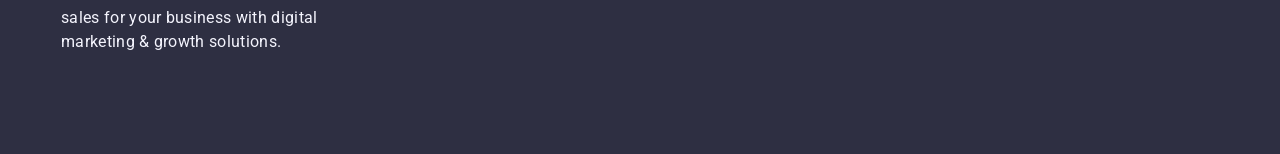
==== commit ab06cbe9: "homework 3 done" ====
--- a/index.html
+++ b/index.html
@@ -19,150 +19,185 @@
 
   <body>
     <header class="header">
-      <nav class="header-nav">
-        <a href="./index.html" class="header-logo"
-          >Web<span class="header-span">Studio</span></a
-        >
-        <ul class="nav-list">
-          <li>
-            <a href="./index.html" class="nav-link">Studio</a>
-          </li>
-          <li>
-            <a href="" class="nav-link">Portfolio</a>
-          </li>
-          <li>
-            <a href="" class="nav-link">Contacts</a>
-          </li>
-        </ul>
-      </nav>
-
-      <address class="nav">
-        <ul class="info">
-          <li>
-            <a href="mailto:info@devstudio.com" class="address-link"
-              >info@devstudio.com</a
-            >
-          </li>
-          <li>
-            <a href="tel:+110001111111" class="address-link"
-              >+11 (000) 111-11-11</a
-            >
-          </li>
-        </ul>
-      </address>
+      <div class="container flex-address">
+        <nav class="header-nav">
+          <a href="./index.html" class="header-logo header-links"
+            >Web<span class="header-span">Studio</span></a
+          >
+          <ul class="nav-list header-links">
+            <li>
+              <a href="./index.html" class="nav-link space">Studio</a>
+            </li>
+            <li>
+              <a href="" class="nav-link space">Portfolio</a>
+            </li>
+            <li>
+              <a href="" class="nav-link">Contacts</a>
+            </li>
+          </ul>
+        </nav>
+
+        <address class="nav header-links">
+          <ul class="info-list">
+            <li class="info-item">
+              <a href="mailto:info@devstudio.com" class="address-link space"
+                >info@devstudio.com</a
+              >
+            </li>
+            <li class="info-item">
+              <a href="tel:+110001111111" class="address-link"
+                >+11 (000) 111-11-11</a
+              >
+            </li>
+          </ul>
+        </address>
+      </div>
     </header>
 
     <main>
       <section class="hero">
-        <h1 class="hero-text">Effective Solutions for Your Business</h1>
-        <button type="button" class="btn-text btn">Order Service</button>
+        <div class="container">
+          <h1 class="hero-title hero-text">
+            Effective Solutions for Your Business
+          </h1>
+          <button type="button" class="btn-text btn">Order Service</button>
+        </div>
       </section>
 
       <section class="benefits">
-        <h2 class="visually-hidden">List of benefits</h2>
-        <ul class="benefits-list">
-          <li class="benefits-item">
-            <h3 class="bnf-subtitle">Strategy</h3>
-            <p class="bnf-text">
-              Our goal is to identify the business problem to walk away with the
-              perfect and creative solution.
-            </p>
-          </li>
-          <li>
-            <h3 class="bnf-subtitle">Punctuality</h3>
-            <p class="bnf-text">
-              Bring the key message to the brand's audience for the best price
-              within the shortest possible time.
-            </p>
-          </li>
-          <li>
-            <h3 class="bnf-subtitle">Diligence</h3>
-            <p class="bnf-text">
-              Research and confirm brands that present the strongest digital
-              growth opportunities and minimize risk.
-            </p>
-          </li>
-          <li>
-            <h3 class="bnf-subtitle">Technologies</h3>
-            <p class="bnf-text">
-              Design practice focused on digital experiences. We bring forth a
-              deep passion for problem-solving.
-            </p>
-          </li>
-        </ul>
+        <div class="container">
+          <h2 class="visually-hidden">List of benefits</h2>
+          <ul class="benefits-list">
+            <li class="benefits-item">
+              <h3 class="bnf-subtitle">Strategy</h3>
+              <p class="bnf-text">
+                Our goal is to identify the business problem to walk away with
+                the perfect and creative solution.
+              </p>
+            </li>
+            <li class="benefits-item">
+              <h3 class="bnf-subtitle">Punctuality</h3>
+              <p class="bnf-text">
+                Bring the key message to the brand's audience for the best price
+                within the shortest possible time.
+              </p>
+            </li>
+            <li class="benefits-item">
+              <h3 class="bnf-subtitle">Diligence</h3>
+              <p class="bnf-text">
+                Research and confirm brands that present the strongest digital
+                growth opportunities and minimize risk.
+              </p>
+            </li>
+            <li class="benefits-item">
+              <h3 class="bnf-subtitle">Technologies</h3>
+              <p class="bnf-text">
+                Design practice focused on digital experiences. We bring forth a
+                deep passion for problem-solving.
+              </p>
+            </li>
+          </ul>
+        </div>
       </section>
 
       <section class="team-bc">
-        <h2 class="team-title">Our Team</h2>
-        <ul>
-          <li class="item-bc">
-            <img src="./images/mark.jpg" alt="product" width="264" />
-            <h3 class="team-name">Mark Guerrero</h3>
-            <p class="team-pos">Product Designer</p>
-          </li>
-          <li class="item-bc">
-            <img src="./images/tom.jpg" alt="front" width="264" />
-            <h3 class="team-name">Tom Ford</h3>
-            <p class="team-pos">Frontend Developer</p>
-          </li>
-          <li class="item-bc">
-            <img src="./images/camila.jpg" alt="marketing" width="264" />
-            <h3 class="team-name">Camila Garcia</h3>
-            <p class="team-pos">Marketing</p>
-          </li>
-          <li class="item-bc">
-            <img src="./images/deniel.jpg" alt="designer" width="264" />
-            <h3 class="team-name">Daniel Wilson</h3>
-            <p class="team-pos">UI Designer</p>
-          </li>
-        </ul>
-      </section>
-
-      <section class="section-port">
-        <h2 class="portfolio">Our Portfolio</h2>
-        <ul>
-          <li>
-            <img src="./images/banking.jpg" alt="bank" width="360" />
-            <h3 class="portfolio-list">Banking App</h3>
-            <p class="portfolio-item">App</p>
-          </li>
-          <li>
-            <img src="./images/payment.jpg" alt="payment" width="360" />
-            <h3 class="portfolio-list">Cashless Payment</h3>
-            <p class="portfolio-item">Marketing</p>
-          </li>
-          <li>
-            <img src="./images/meditation.jpg" alt="meditation" width="360" />
-            <h3 class="portfolio-list">Meditation App</h3>
-            <p class="portfolio-item">App</p>
-          </li>
-          <li>
-            <img src="./images/taxi.jpg" alt="taxi" width="360" />
-            <h3 class="portfolio-list">Taxi Service</h3>
-            <p class="portfolio-item">Marketing</p>
-          </li>
-          <li>
-            <img src="./images/screen.jpg" alt="illustrations" width="360" />
-            <h3 class="portfolio-list">Screen Illustrations</h3>
-            <p class="portfolio-item">Design</p>
-          </li>
-          <li>
-            <img src="./images/courses.jpg" alt="courses" width="360" />
-            <h3 class="portfolio-list">Online Courses</h3>
-            <p class="portfolio-item">Marketing</p>
-          </li>
-        </ul>
+        <div class="container">
+          <h2 class="team-title">Our Team</h2>
+          <ul class="team-list">
+            <li class="item-bc">
+              <img src="./images/mark.jpg" alt="product" width="264" />
+              <div class="first-card">
+                <h3 class="team-name">Mark Guerrero</h3>
+                <p class="team-pos">Product Designer</p>
+              </div>
+            </li>
+            <li class="item-bc">
+              <img src="./images/tom.jpg" alt="front" width="264" />
+              <div class="second-card">
+                <h3 class="team-name">Tom Ford</h3>
+                <p class="team-pos">Frontend Developer</p>
+              </div>
+            </li>
+            <li class="item-bc">
+              <img src="./images/camila.jpg" alt="marketing" width="264" />
+              <div class="third-card">
+                <h3 class="team-name">Camila Garcia</h3>
+                <p class="team-pos">Marketing</p>
+              </div>
+            </li>
+            <li class="item-bc">
+              <img src="./images/deniel.jpg" alt="designer" width="264" />
+              <div class="fourth-card">
+                <h3 class="team-name">Daniel Wilson</h3>
+                <p class="team-pos">UI Designer</p>
+              </div>
+            </li>
+          </ul>
+        </div>
+      </section>
+
+      <section class="section section-color">
+        <div class="container">
+          <h2 class="portfolio">Our Portfolio</h2>
+          <ul class="portfolio-cards">
+            <li class="portfolio-list">
+              <img src="./images/banking.jpg" alt="bank" width="360" />
+              <div class="first-portfolio shadow">
+                <h3 class="portfolio-title">Banking App</h3>
+                <p class="portfolio-item">App</p>
+              </div>
+            </li>
+            <li class="portfolio-list">
+              <img src="./images/payment.jpg" alt="payment" width="360" />
+              <div class="second-portfolio shadow">
+                <h3 class="portfolio-title">Cashless Payment</h3>
+                <p class="portfolio-item">Marketing</p>
+              </div>
+            </li>
+            <li class="portfolio-list">
+              <img src="./images/meditation.jpg" alt="meditation" width="360" />
+              <div class="third-portfolio shadow">
+                <h3 class="portfolio-title">Meditation App</h3>
+                <p class="portfolio-item">App</p>
+              </div>
+            </li>
+            <li class="portfolio-list">
+              <img src="./images/taxi.jpg" alt="taxi" width="360" />
+              <div class="fourth-portfolio shadow">
+                <h3 class="portfolio-title">Taxi Service</h3>
+                <p class="portfolio-item">Marketing</p>
+              </div>
+            </li>
+            <li class="portfolio-list">
+              <img src="./images/screen.jpg" alt="illustrations" width="360" />
+              <div class="fifth-portfolio shadow">
+                <h3 class="portfolio-title">Screen Illustrations</h3>
+                <p class="portfolio-item">Design</p>
+              </div>
+            </li>
+            <li class="portfolio-list">
+              <img src="./images/courses.jpg" alt="courses" width="360" />
+              <div class="sixth-portfolio shadow">
+                <h3 class="portfolio-title">Online Courses</h3>
+                <p class="portfolio-item">Marketing</p>
+              </div>
+            </li>
+          </ul>
+        </div>
       </section>
     </main>
 
     <footer class="footer">
-      <a href="./index.html" class="footer-logo"
-        >Web<span class="footer-span">Studio</span></a
-      >
-      <p class="footer-text">
-        Increase the flow of customers and sales for your business with digital
-        marketing & growth solutions.
-      </p>
+      <div class="container">
+        <a href="./index.html" class="footer-logo"
+          >Web<span class="footer-span">Studio</span></a
+        >
+        <p class="footer-text">
+          Increase the flow of customers and <br />
+          sales for your business with digital <br />
+          marketing & growth solutions.
+        </p>
+      </div>
     </footer>
   </body>
 </html>
--- a/css/styles.css
+++ b/css/styles.css
@@ -2,19 +2,48 @@
   font-family: 'Roboto', sans-serif;
   color: #434455;
   background-color: #ffffff;
+  margin: 0;
 }
 
 a {
   text-decoration: none;
+}
+
+h1,
+h2,
+h3,
+h4,
+h5,
+h6,
+p {
+  margin: 0;
 }
 
 ul,
 ol {
   list-style-type: none;
+  margin: 0;
+  padding: 0;
 }
 
 .header {
   background-color: #fff;
+  border-bottom: 1px solid #e7e9fc;
+}
+
+.container {
+  width: 1158px;
+  padding: 0 15px;
+  margin: 0 auto;
+}
+
+.section {
+  padding-top: 120px;
+  padding-bottom: 120px;
+}
+
+.header-nav {
+  display: flex;
 }
 
 .nav {
@@ -29,6 +58,7 @@
   letter-spacing: 0.03em;
   text-transform: uppercase;
   color: #4d5ae5;
+  margin-right: 76px;
 }
 
 .header-span {
@@ -41,6 +71,34 @@
   color: #2e2f42;
 }
 
+.header-links {
+  padding-top: 24px;
+  padding-bottom: 24px;
+  display: flex;
+  margin-left: auto;
+}
+
+.flex-address {
+  display: flex;
+  margin-left: auto;
+  align-items: center;
+}
+
+.info-list {
+  display: flex;
+  margin-left: auto;
+  gap: 40px;
+}
+
+.nav-list {
+  display: flex;
+  gap: 40px;
+}
+
+.space {
+  /* margin-right: 40px; */
+}
+
 .nav-link {
   font-family: inherit;
   font-weight: 500;
@@ -72,6 +130,15 @@
 
 .hero {
   background-color: #2e2f42;
+  padding-top: 188px;
+  padding-bottom: 188px;
+}
+.hero-wrapper {
+}
+
+.hero-title {
+  max-width: 496px;
+  margin: 0 auto;
 }
 
 .hero-text {
@@ -81,11 +148,18 @@
   letter-spacing: 0.02em;
   text-align: center;
   color: #fff;
+  margin-bottom: 48px;
 }
 
 .btn {
   background-color: #4d5ae5;
   font: inherit;
+  display: block;
+  margin: 0 auto;
+  border-radius: 4px;
+  padding: 16px 32px;
+  border: none;
+  min-width: 169px;
 }
 
 .btn:hover,
@@ -116,12 +190,27 @@
   overflow: hidden;
 }
 
+.benefits {
+  padding-top: 120px;
+  padding-bottom: 120px;
+}
+
+.benefits-list {
+  display: flex;
+  gap: 24px;
+}
+
+.benefits-item {
+  flex-basis: calc((100% - 48px) / 3);
+}
+
 .bnf-subtitle {
   font-weight: 500;
   font-size: 20px;
   line-height: 1.2;
   letter-spacing: 0.02em;
   color: #2e2f42;
+  margin-bottom: 8px;
 }
 
 .bnf-text {
@@ -133,10 +222,15 @@
 
 .team-bc {
   background-color: #f4f4fd;
+  padding-top: 120px;
+  padding-bottom: 120px;
 }
 
 .item-bc {
   background-color: #ffffff;
+  border-radius: 0 0 4px 4px;
+  box-shadow: 0 2px 1px 0 rgba(46, 47, 66, 0.08),
+    0 1px 1px 0 rgba(46, 47, 66, 0.16), 0 1px 6px 0 rgba(46, 47, 66, 0.08);
 }
 
 .team-title {
@@ -147,6 +241,12 @@
   text-align: center;
   color: #2e2f42;
   text-transform: capitalize;
+  margin-bottom: 72px;
+}
+
+.team-list {
+  display: flex;
+  gap: 24px;
 }
 
 .team-name {
@@ -154,19 +254,30 @@
   font-size: 20px;
   line-height: 1.2;
   letter-spacing: 0.02em;
-  text-align: justify;
-  color: #2e2f42;
+  text-align: center;
+  color: #2e2f42;
+  margin-bottom: 8px;
 }
 
 .team-pos {
   font-size: 16px;
   line-height: 1.5;
   letter-spacing: 0.02em;
-  text-align: justify;
-  color: #434455;
-}
-
-.section-port {
+  text-align: center;
+  color: #434455;
+}
+
+.first-card,
+.second-card,
+.third-card,
+.fourth-card {
+  padding-top: 32px;
+  padding-bottom: 32px;
+  padding-left: 16px;
+  padding-right: 16px;
+}
+
+.section-color {
   background-color: #fff;
 }
 
@@ -178,14 +289,31 @@
   text-align: center;
   text-transform: capitalize;
   color: #2e2f42;
+  margin-bottom: 72px;
+}
+
+.portfolio-cards {
+  display: flex;
+  flex-wrap: wrap;
+  column-gap: 24px;
+  row-gap: 42px;
+  justify-content: center;
+  align-items: flex-start;
 }
 
 .portfolio-list {
+  width: calc((100% - 72px) / 3);
+}
+
+.portfolio-title {
   font-weight: 500;
   font-size: 20px;
   line-height: 1.2;
   letter-spacing: 0.02em;
   color: #2e2f42;
+  margin-bottom: 8px;
+  display: flex;
+  /* position: absolute; */
 }
 
 .portfolio-item {
@@ -193,10 +321,30 @@
   line-height: 1.5;
   letter-spacing: 0.02em;
   color: #434455;
+}
+
+.first-portfolio,
+.second-portfolio,
+.third-portfolio,
+.fourth-portfolio,
+.fifth-portfolio,
+.sixth-portfolio {
+  padding-top: 32px;
+  padding-bottom: 32px;
+  padding-left: 16px;
+  padding-right: 231px;
+}
+
+.shadow {
+  border-bottom: 1px solid #e7e9fc;
+  border-left: 1px solid #e7e9fc;
+  border-right: 1px solid #e7e9fc;
 }
 
 .footer {
   background-color: #2e2f42;
+  padding-top: 100px;
+  padding-bottom: 100px;
 }
 
 .footer-logo {
@@ -224,4 +372,5 @@
   line-height: 1.5;
   letter-spacing: 0.02em;
   color: #f4f4fd;
-}
+  margin-top: 16px;
+}
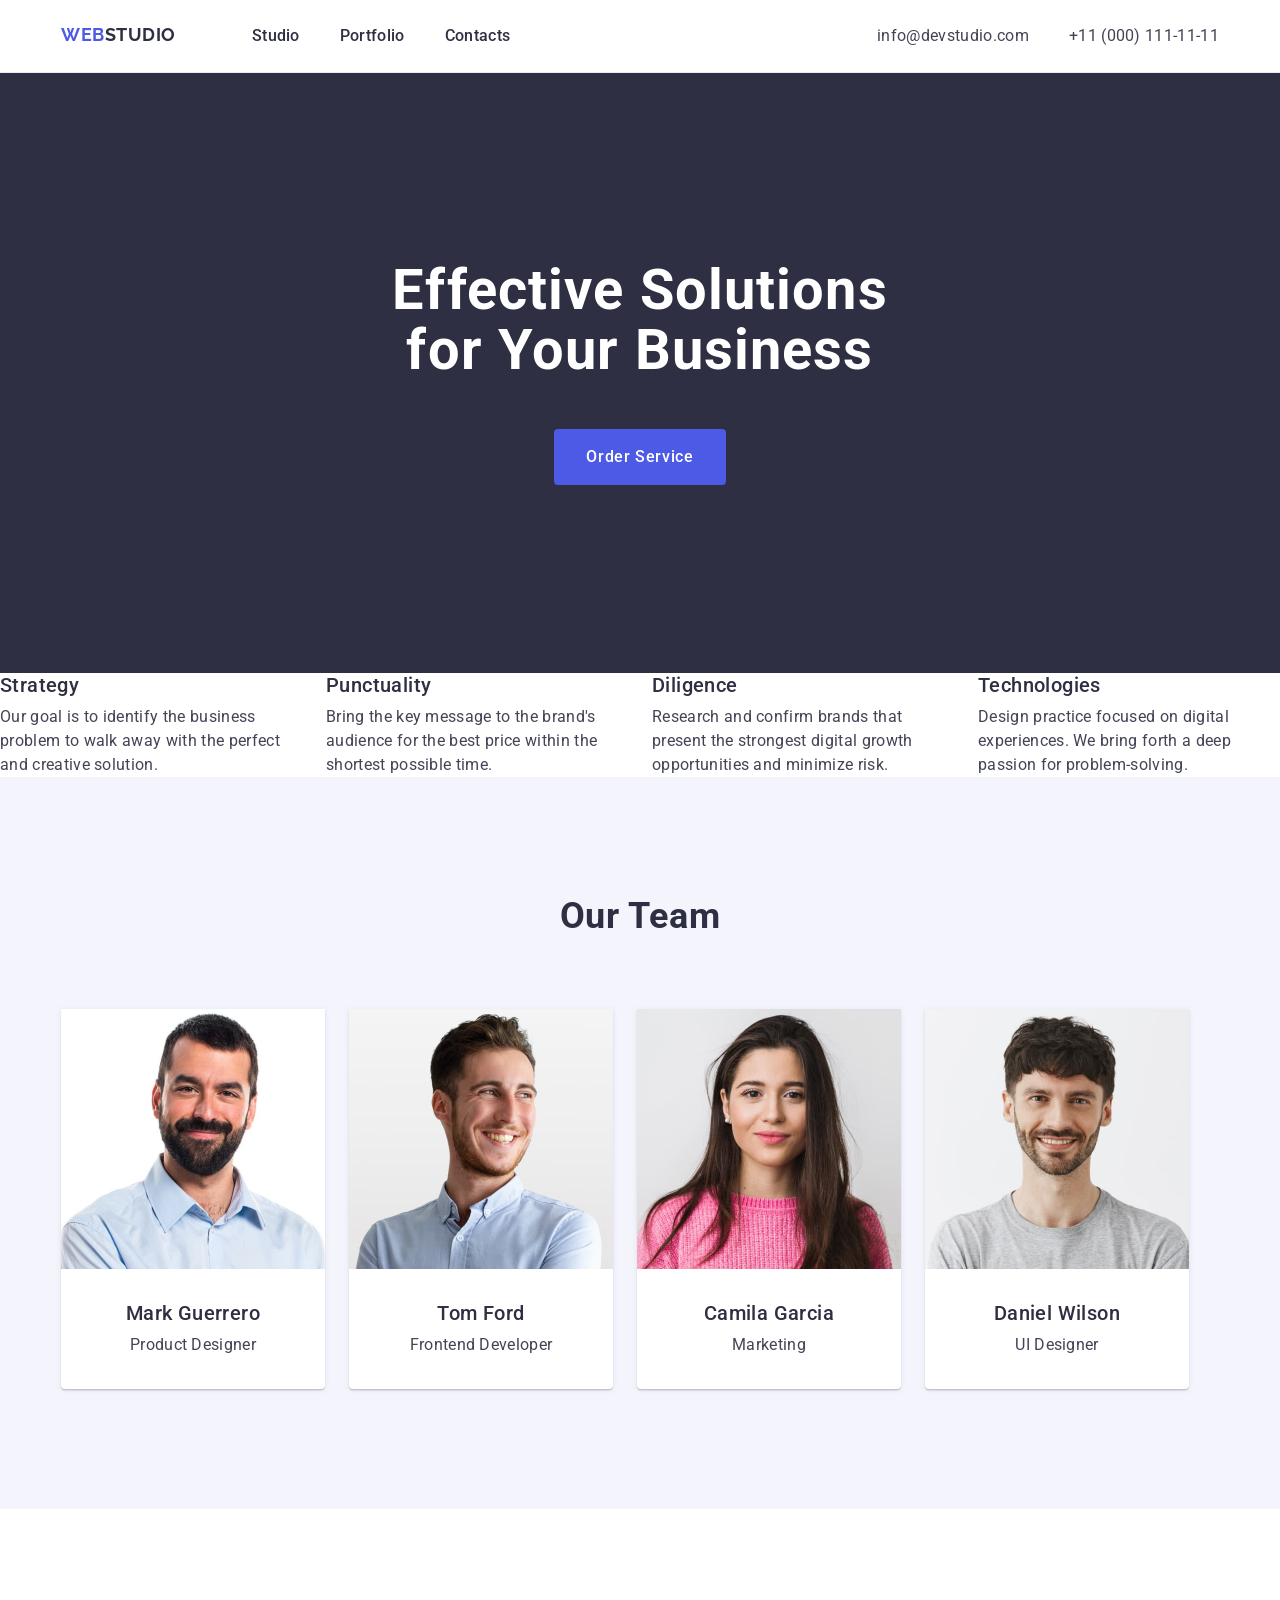
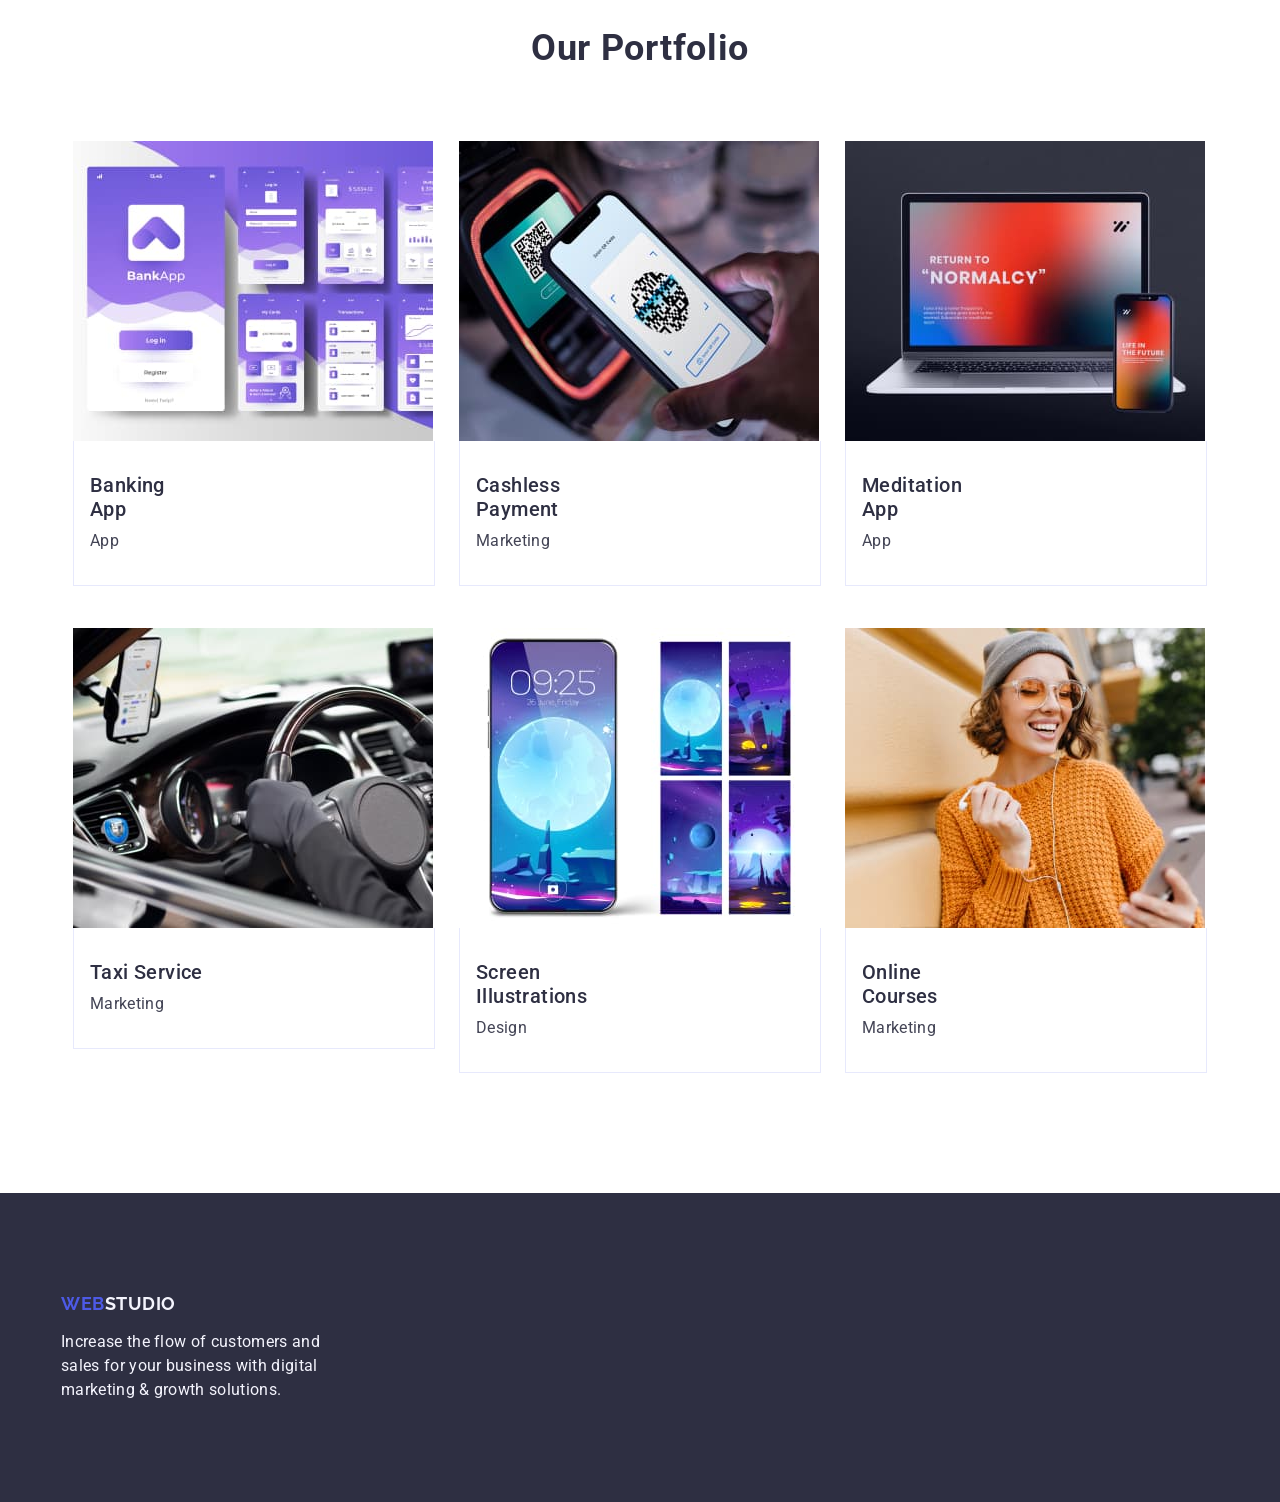
==== commit fb2d9c51: "fix" ====
--- a/index.html
+++ b/index.html
@@ -64,7 +64,7 @@
         </div>
       </section>
 
-      <section class="benefits">
+      <section class="section>
         <div class="container">
           <h2 class="visually-hidden">List of benefits</h2>
           <ul class="benefits-list">
@@ -100,7 +100,7 @@
         </div>
       </section>
 
-      <section class="team-bc">
+      <section class="section team-bc">
         <div class="container">
           <h2 class="team-title">Our Team</h2>
           <ul class="team-list">
--- a/css/styles.css
+++ b/css/styles.css
@@ -24,6 +24,12 @@
   list-style-type: none;
   margin: 0;
   padding: 0;
+}
+
+img {
+  display: block;
+  max-width: 100%;
+  height: auto;
 }
 
 .header {
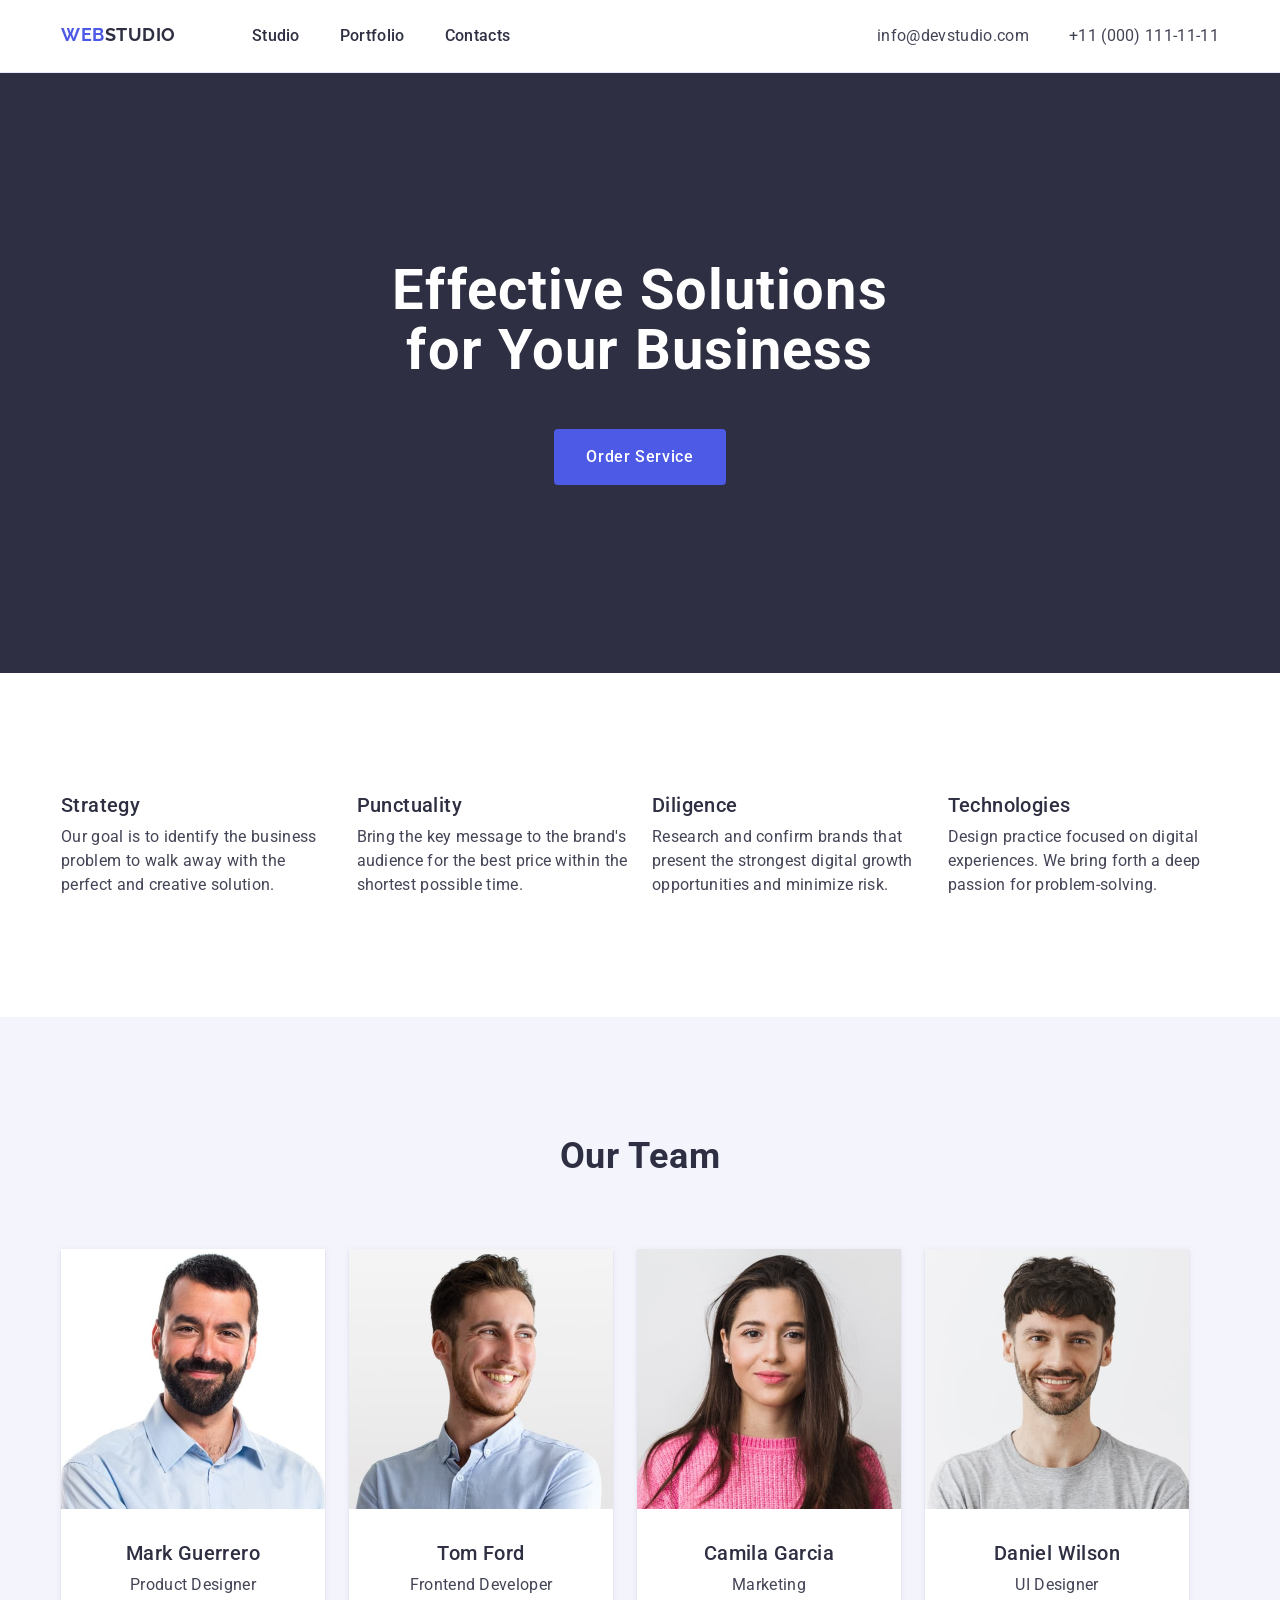
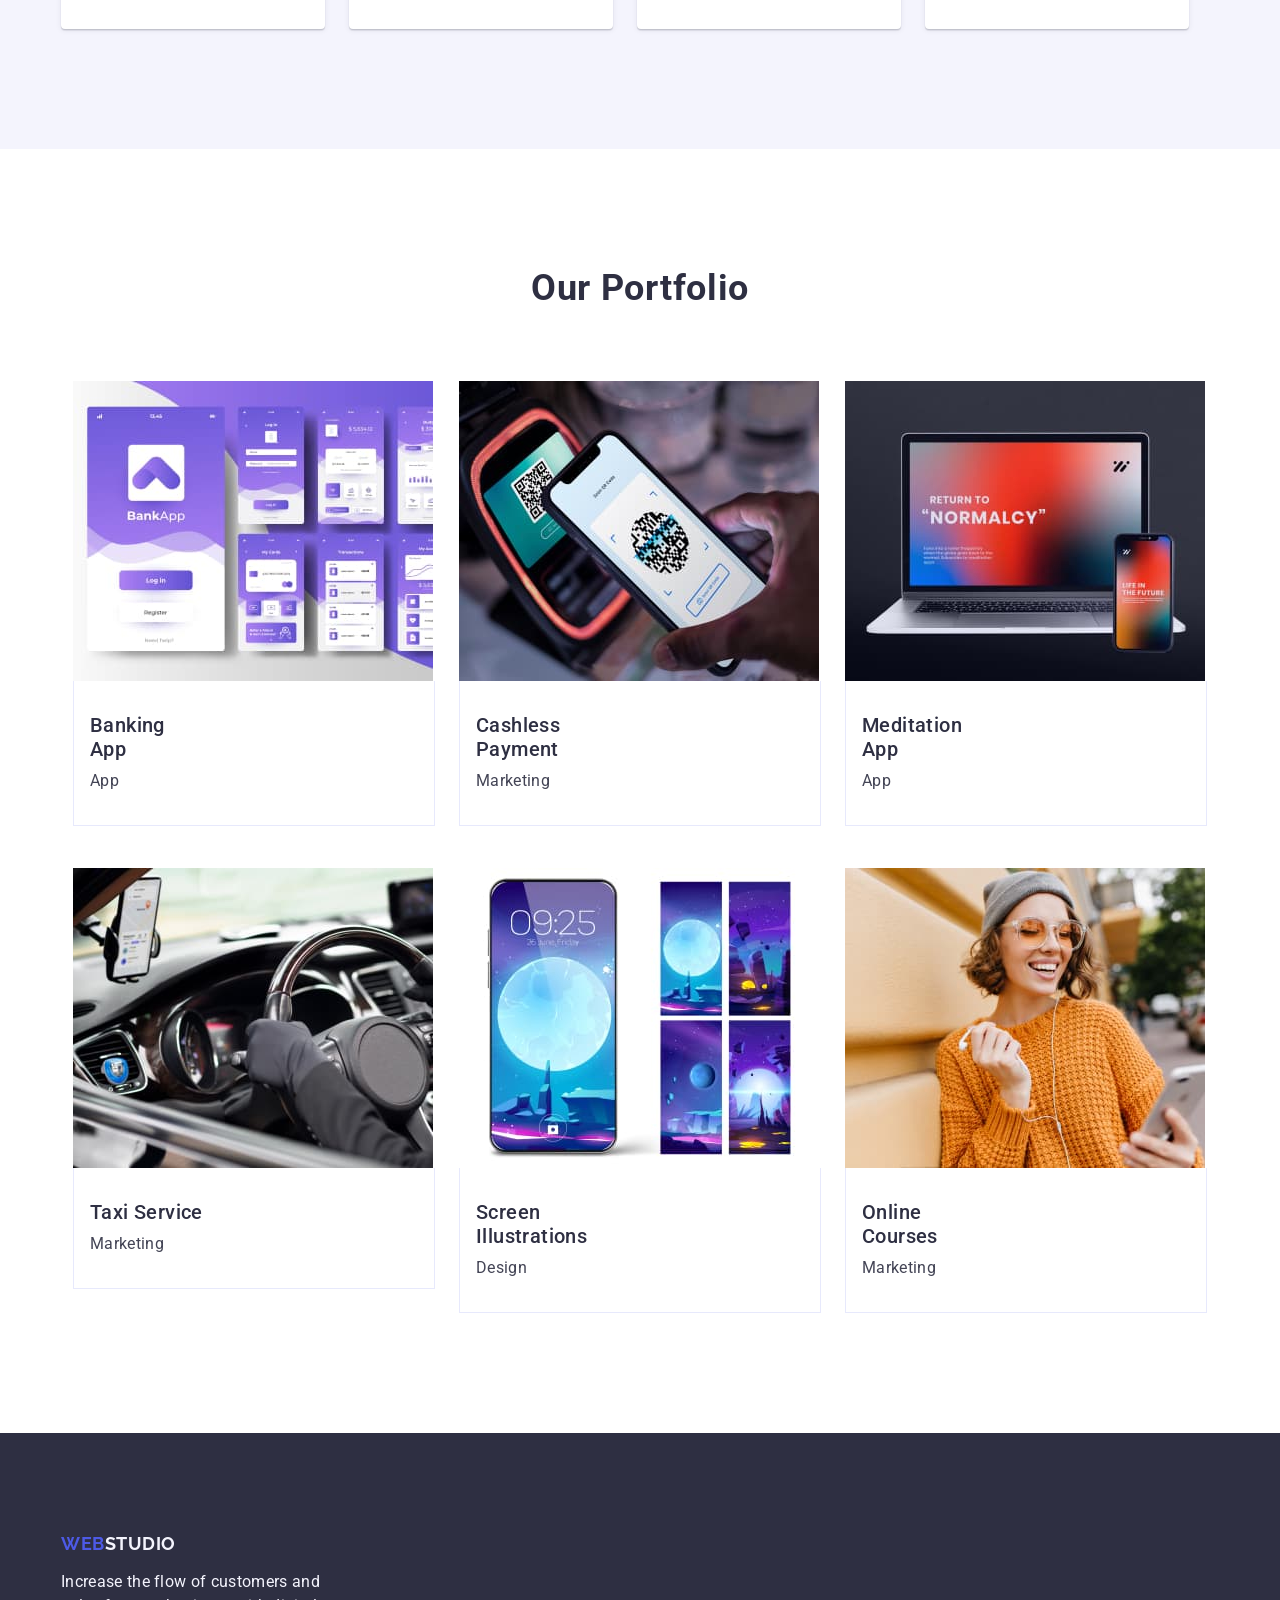
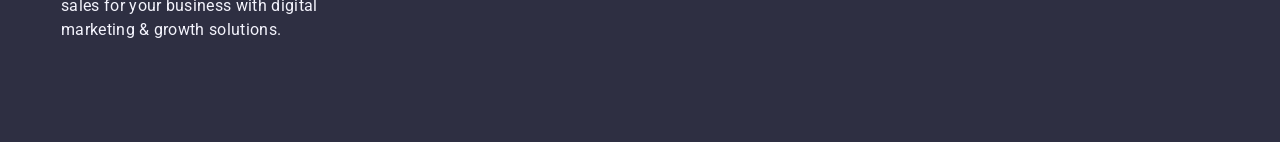
==== commit d0cab9e7: "fix 2" ====
--- a/index.html
+++ b/index.html
@@ -64,7 +64,7 @@
         </div>
       </section>
 
-      <section class="section>
+      <section class="section">
         <div class="container">
           <h2 class="visually-hidden">List of benefits</h2>
           <ul class="benefits-list">
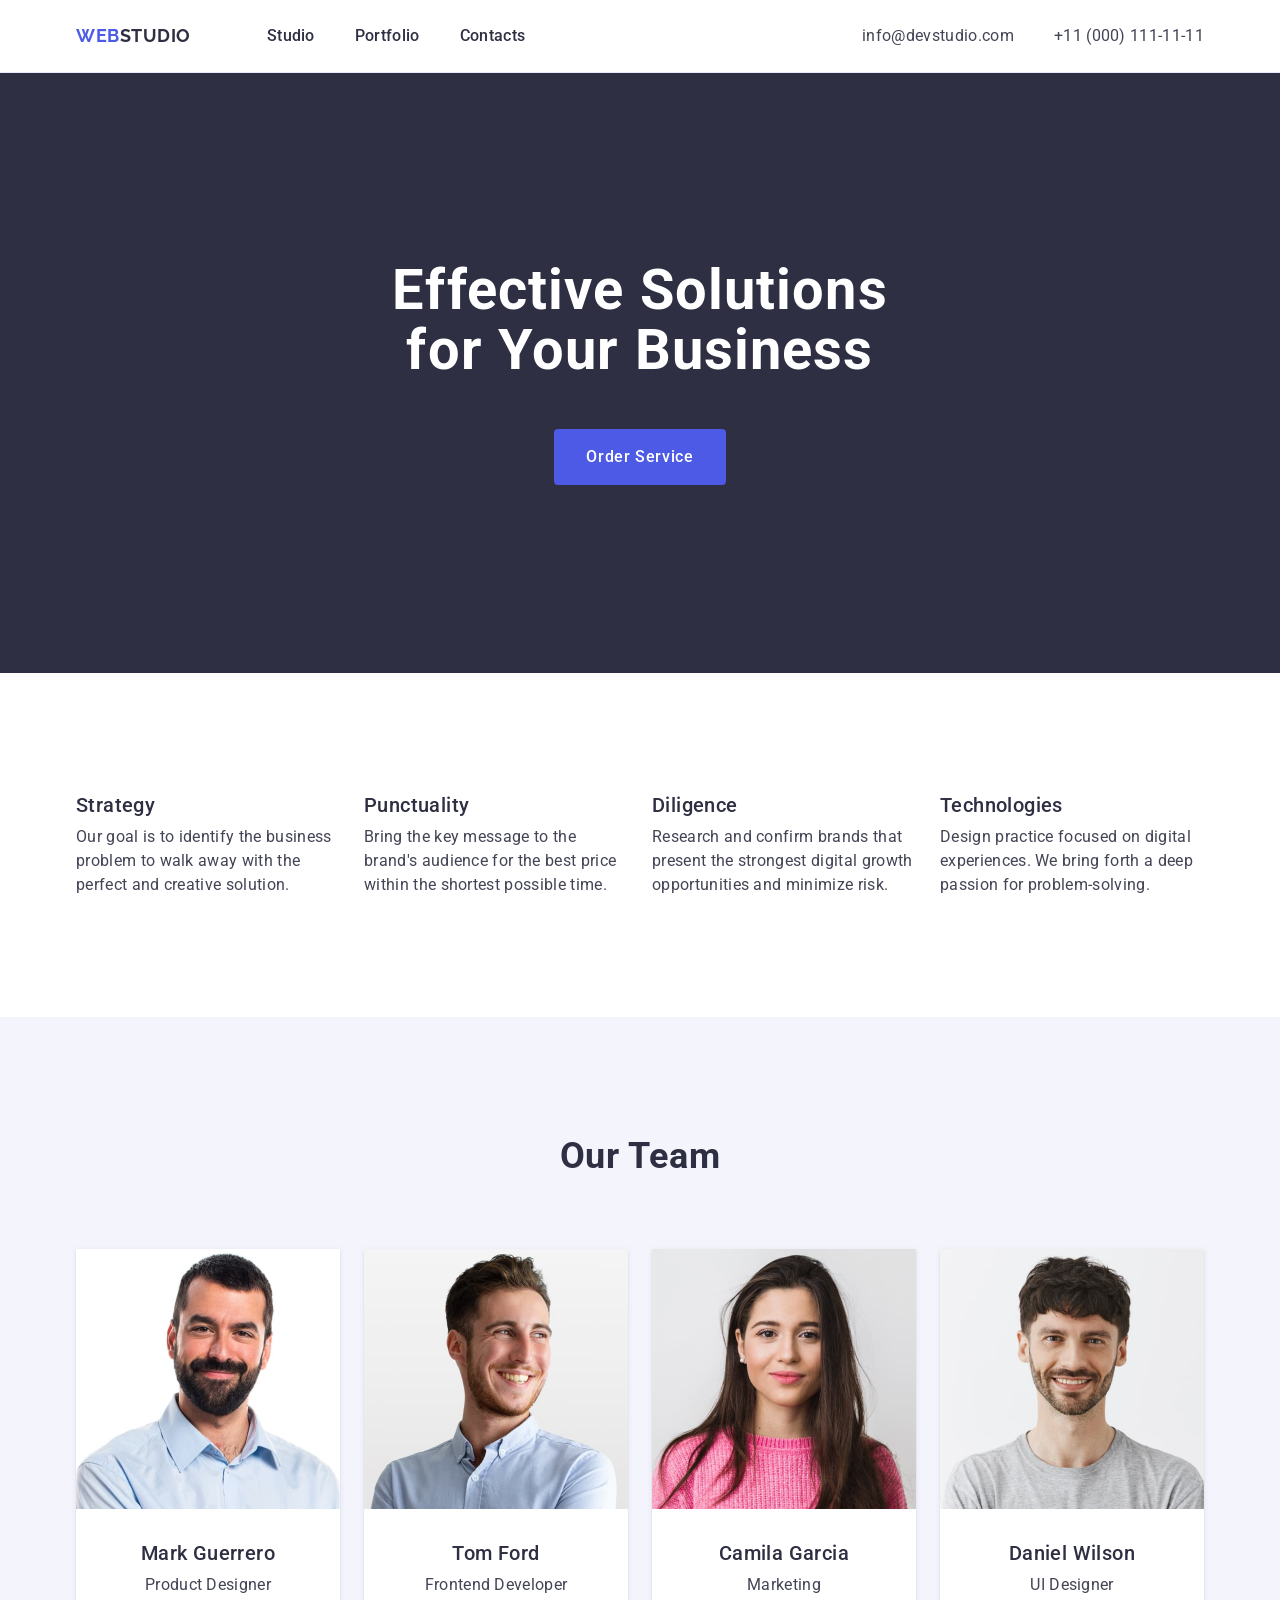
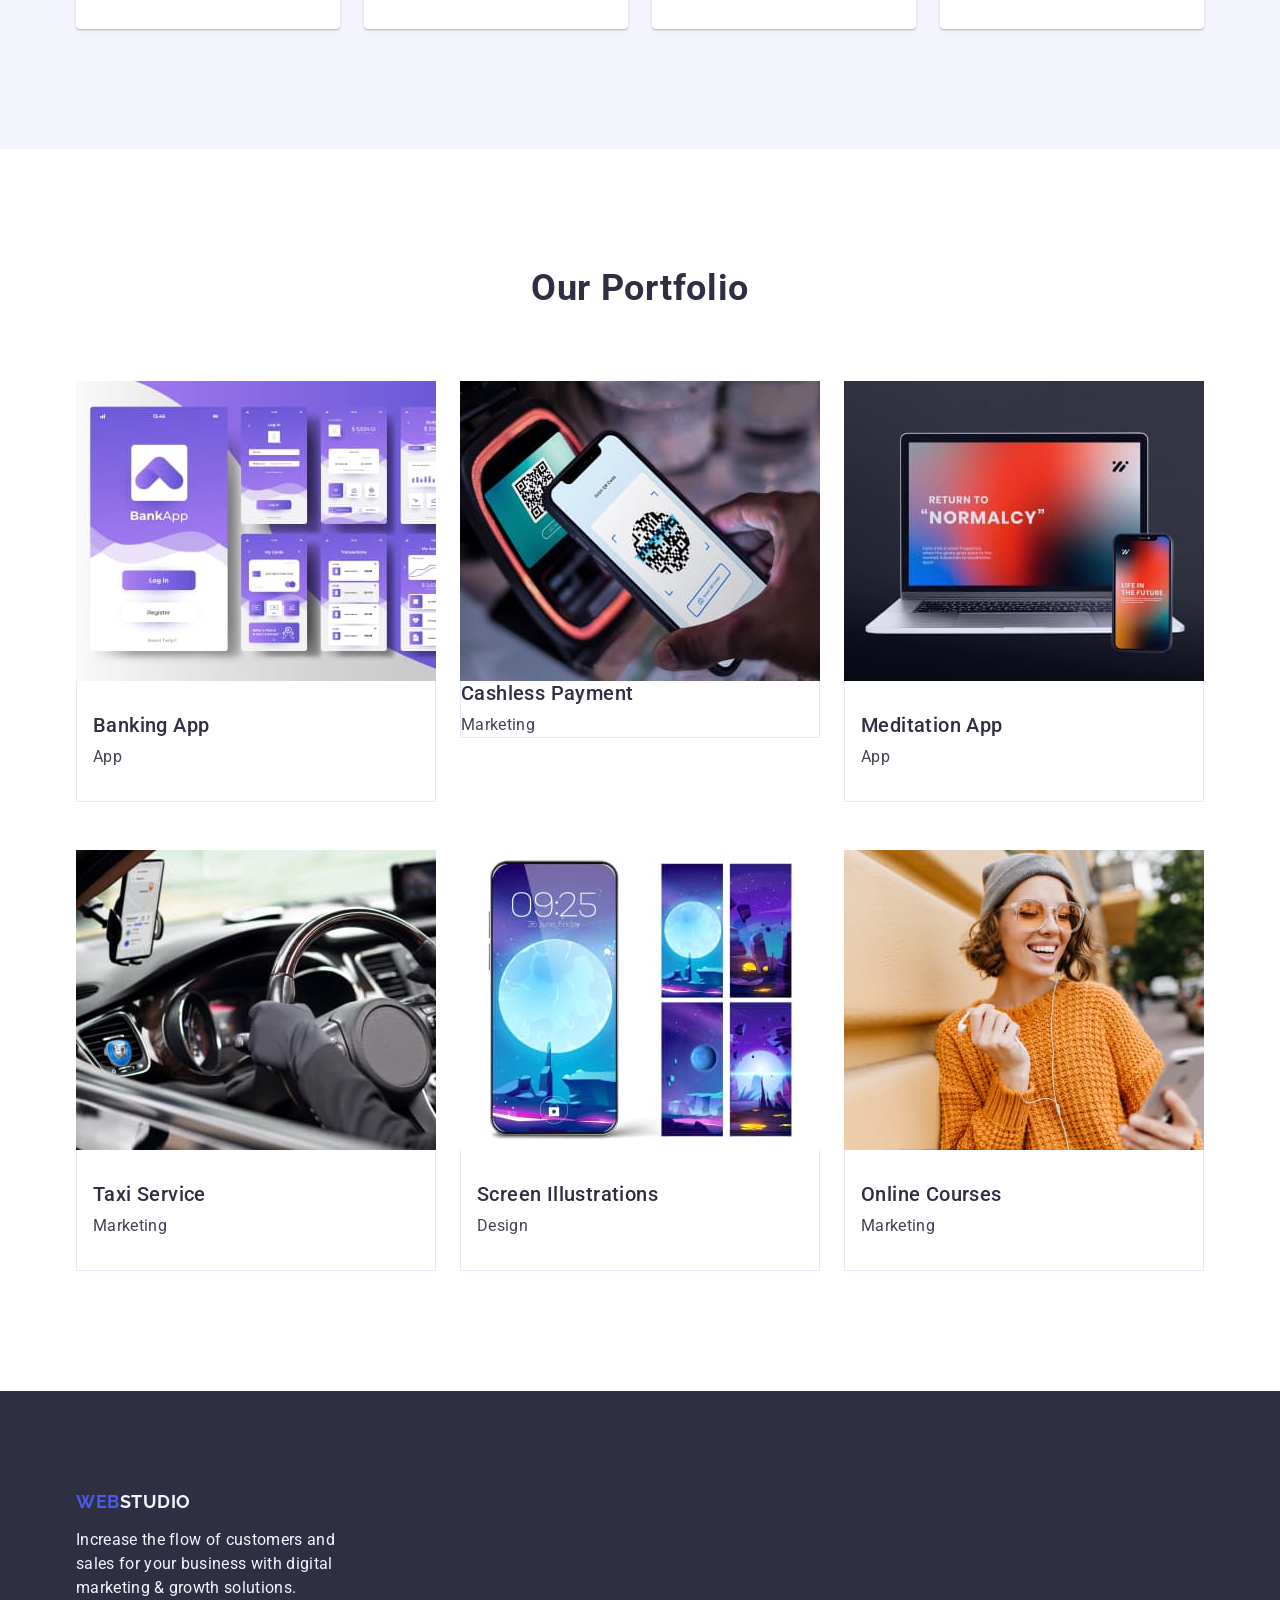
==== commit 9e275629: "fix 3" ====
--- a/index.html
+++ b/index.html
@@ -13,6 +13,13 @@
       rel="stylesheet"
       href="node_modules/modern-normalize/modern-normalize.css"
     />
+    <link
+      rel="stylesheet"
+      href="https://cdnjs.cloudflare.com/ajax/libs/modern-normalize/3.0.1/modern-normalize.min.css"
+      integrity="sha512-q6WgHqiHlKyOqslT/lgBgodhd03Wp4BEqKeW6nNtlOY4quzyG3VoQKFrieaCeSnuVseNKRGpGeDU3qPmabCANg=="
+      crossorigin="anonymous"
+      referrerpolicy="no-referrer"
+    />
     <link rel="stylesheet" href="./css/styles.css" />
     <title>WebStudio</title>
   </head>
@@ -106,28 +113,28 @@
           <ul class="team-list">
             <li class="item-bc">
               <img src="./images/mark.jpg" alt="product" width="264" />
-              <div class="first-card">
+              <div class="team-card">
                 <h3 class="team-name">Mark Guerrero</h3>
                 <p class="team-pos">Product Designer</p>
               </div>
             </li>
             <li class="item-bc">
               <img src="./images/tom.jpg" alt="front" width="264" />
-              <div class="second-card">
+              <div class="team-card">
                 <h3 class="team-name">Tom Ford</h3>
                 <p class="team-pos">Frontend Developer</p>
               </div>
             </li>
             <li class="item-bc">
               <img src="./images/camila.jpg" alt="marketing" width="264" />
-              <div class="third-card">
+              <div class="team-card">
                 <h3 class="team-name">Camila Garcia</h3>
                 <p class="team-pos">Marketing</p>
               </div>
             </li>
             <li class="item-bc">
               <img src="./images/deniel.jpg" alt="designer" width="264" />
-              <div class="fourth-card">
+              <div class="team-card">
                 <h3 class="team-name">Daniel Wilson</h3>
                 <p class="team-pos">UI Designer</p>
               </div>
@@ -142,42 +149,42 @@
           <ul class="portfolio-cards">
             <li class="portfolio-list">
               <img src="./images/banking.jpg" alt="bank" width="360" />
-              <div class="first-portfolio shadow">
+              <div class="portfolio-container shadow">
                 <h3 class="portfolio-title">Banking App</h3>
                 <p class="portfolio-item">App</p>
               </div>
             </li>
             <li class="portfolio-list">
               <img src="./images/payment.jpg" alt="payment" width="360" />
-              <div class="second-portfolio shadow">
+              <div class="sportfolio-container shadow">
                 <h3 class="portfolio-title">Cashless Payment</h3>
                 <p class="portfolio-item">Marketing</p>
               </div>
             </li>
             <li class="portfolio-list">
               <img src="./images/meditation.jpg" alt="meditation" width="360" />
-              <div class="third-portfolio shadow">
+              <div class="portfolio-container shadow">
                 <h3 class="portfolio-title">Meditation App</h3>
                 <p class="portfolio-item">App</p>
               </div>
             </li>
             <li class="portfolio-list">
               <img src="./images/taxi.jpg" alt="taxi" width="360" />
-              <div class="fourth-portfolio shadow">
+              <div class="portfolio-container shadow">
                 <h3 class="portfolio-title">Taxi Service</h3>
                 <p class="portfolio-item">Marketing</p>
               </div>
             </li>
             <li class="portfolio-list">
               <img src="./images/screen.jpg" alt="illustrations" width="360" />
-              <div class="fifth-portfolio shadow">
+              <div class="portfolio-container shadow">
                 <h3 class="portfolio-title">Screen Illustrations</h3>
                 <p class="portfolio-item">Design</p>
               </div>
             </li>
             <li class="portfolio-list">
               <img src="./images/courses.jpg" alt="courses" width="360" />
-              <div class="sixth-portfolio shadow">
+              <div class="portfolio-container shadow">
                 <h3 class="portfolio-title">Online Courses</h3>
                 <p class="portfolio-item">Marketing</p>
               </div>
--- a/css/styles.css
+++ b/css/styles.css
@@ -50,6 +50,7 @@
 
 .header-nav {
   display: flex;
+  align-items: center;
 }
 
 .nav {
@@ -112,6 +113,8 @@
   line-height: 1.5;
   letter-spacing: 0.02em;
   color: #2e2f42;
+  padding-top: 24px;
+  padding-bottom: 24px;
 }
 
 .nav-link:hover,
@@ -237,6 +240,7 @@
   border-radius: 0 0 4px 4px;
   box-shadow: 0 2px 1px 0 rgba(46, 47, 66, 0.08),
     0 1px 1px 0 rgba(46, 47, 66, 0.16), 0 1px 6px 0 rgba(46, 47, 66, 0.08);
+  width: calc((100% - 3 * 24px) / 4);
 }
 
 .team-title {
@@ -273,14 +277,8 @@
   color: #434455;
 }
 
-.first-card,
-.second-card,
-.third-card,
-.fourth-card {
-  padding-top: 32px;
-  padding-bottom: 32px;
-  padding-left: 16px;
-  padding-right: 16px;
+.team-card {
+  padding: 32px 0 32px;
 }
 
 .section-color {
@@ -302,13 +300,13 @@
   display: flex;
   flex-wrap: wrap;
   column-gap: 24px;
-  row-gap: 42px;
+  row-gap: 48px;
   justify-content: center;
   align-items: flex-start;
 }
 
 .portfolio-list {
-  width: calc((100% - 72px) / 3);
+  width: calc((100% - 48px) / 3);
 }
 
 .portfolio-title {
@@ -329,16 +327,8 @@
   color: #434455;
 }
 
-.first-portfolio,
-.second-portfolio,
-.third-portfolio,
-.fourth-portfolio,
-.fifth-portfolio,
-.sixth-portfolio {
-  padding-top: 32px;
-  padding-bottom: 32px;
-  padding-left: 16px;
-  padding-right: 231px;
+.portfolio-container {
+  padding: 32px 16px;
 }
 
 .shadow {
@@ -361,8 +351,9 @@
   letter-spacing: 0.03em;
   text-transform: uppercase;
   color: #4d5ae5;
-}
-
+  display: inline-block;
+  margin-bottom: 16px;
+}
 .footer-span {
   font-family: 'Raleway', sans-serif;
   font-weight: 700;
@@ -378,5 +369,5 @@
   line-height: 1.5;
   letter-spacing: 0.02em;
   color: #f4f4fd;
-  margin-top: 16px;
-}
+  max-width: 264px;
+}
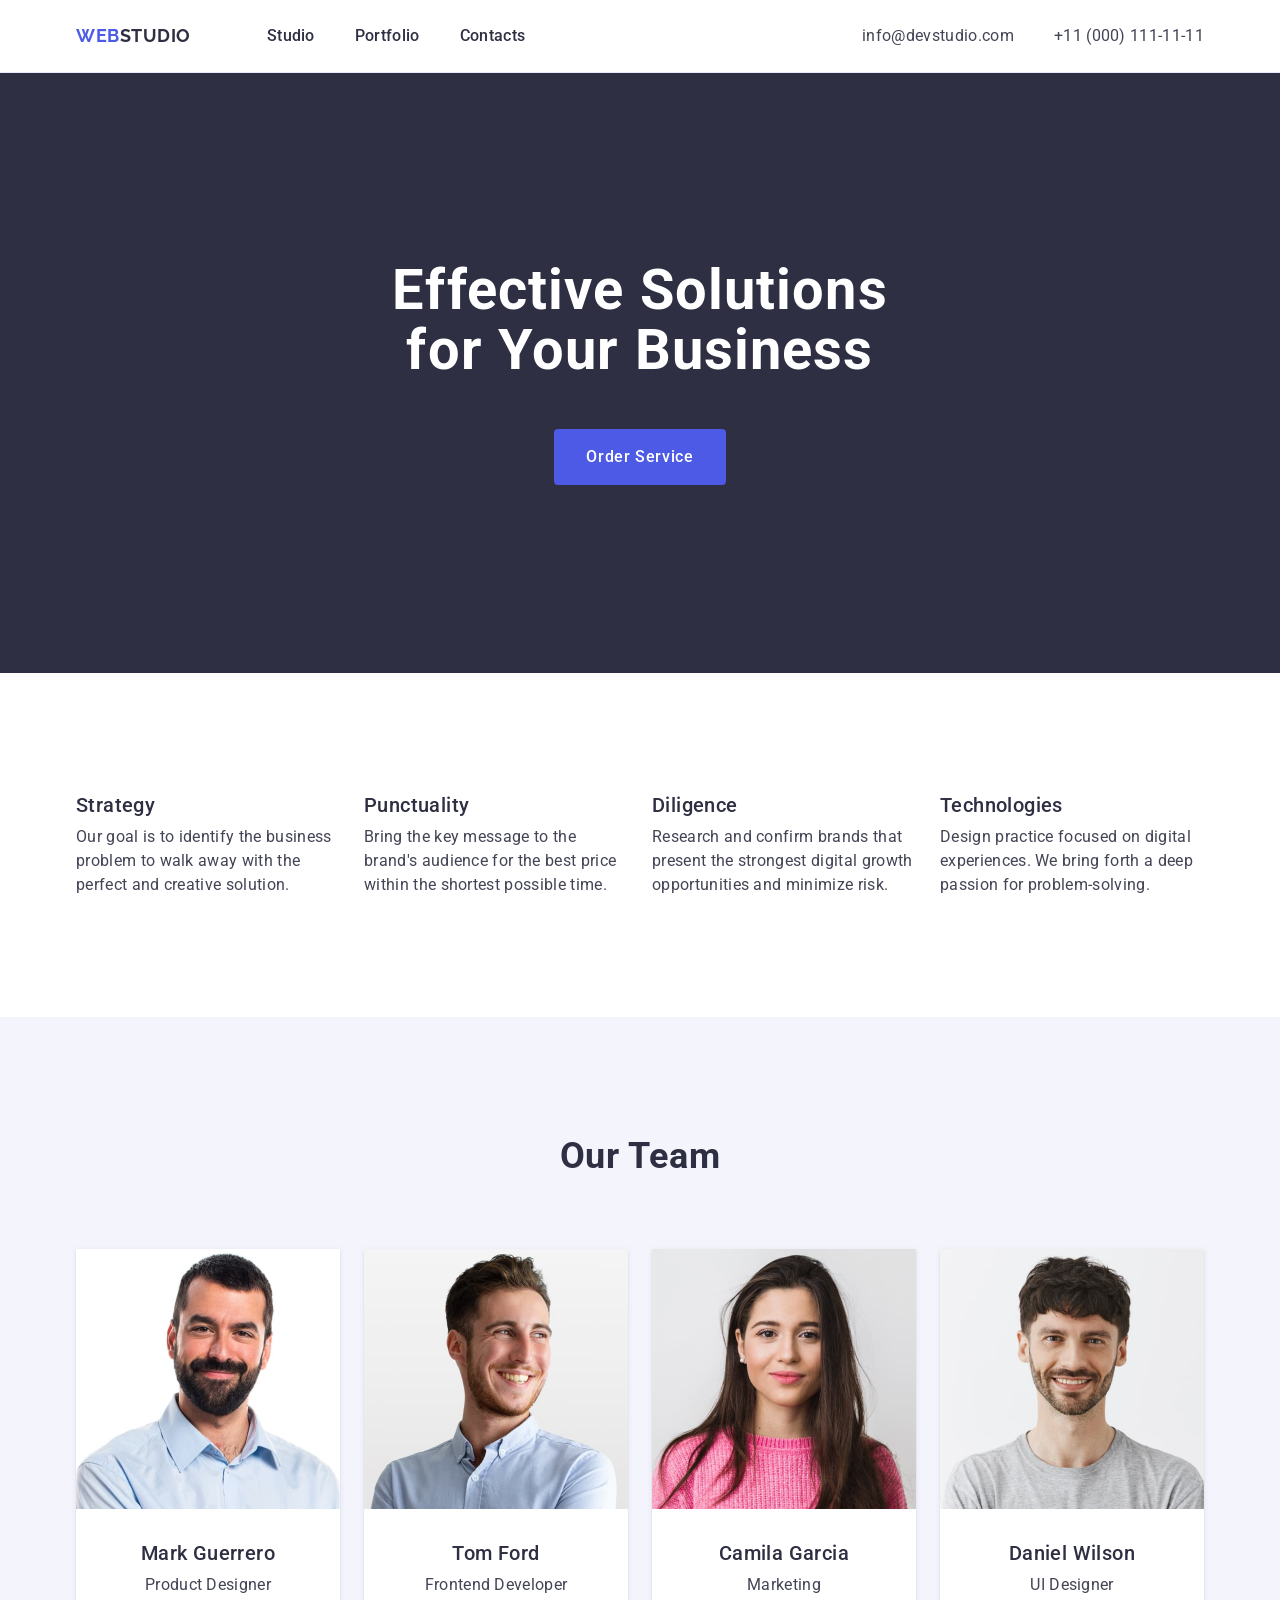
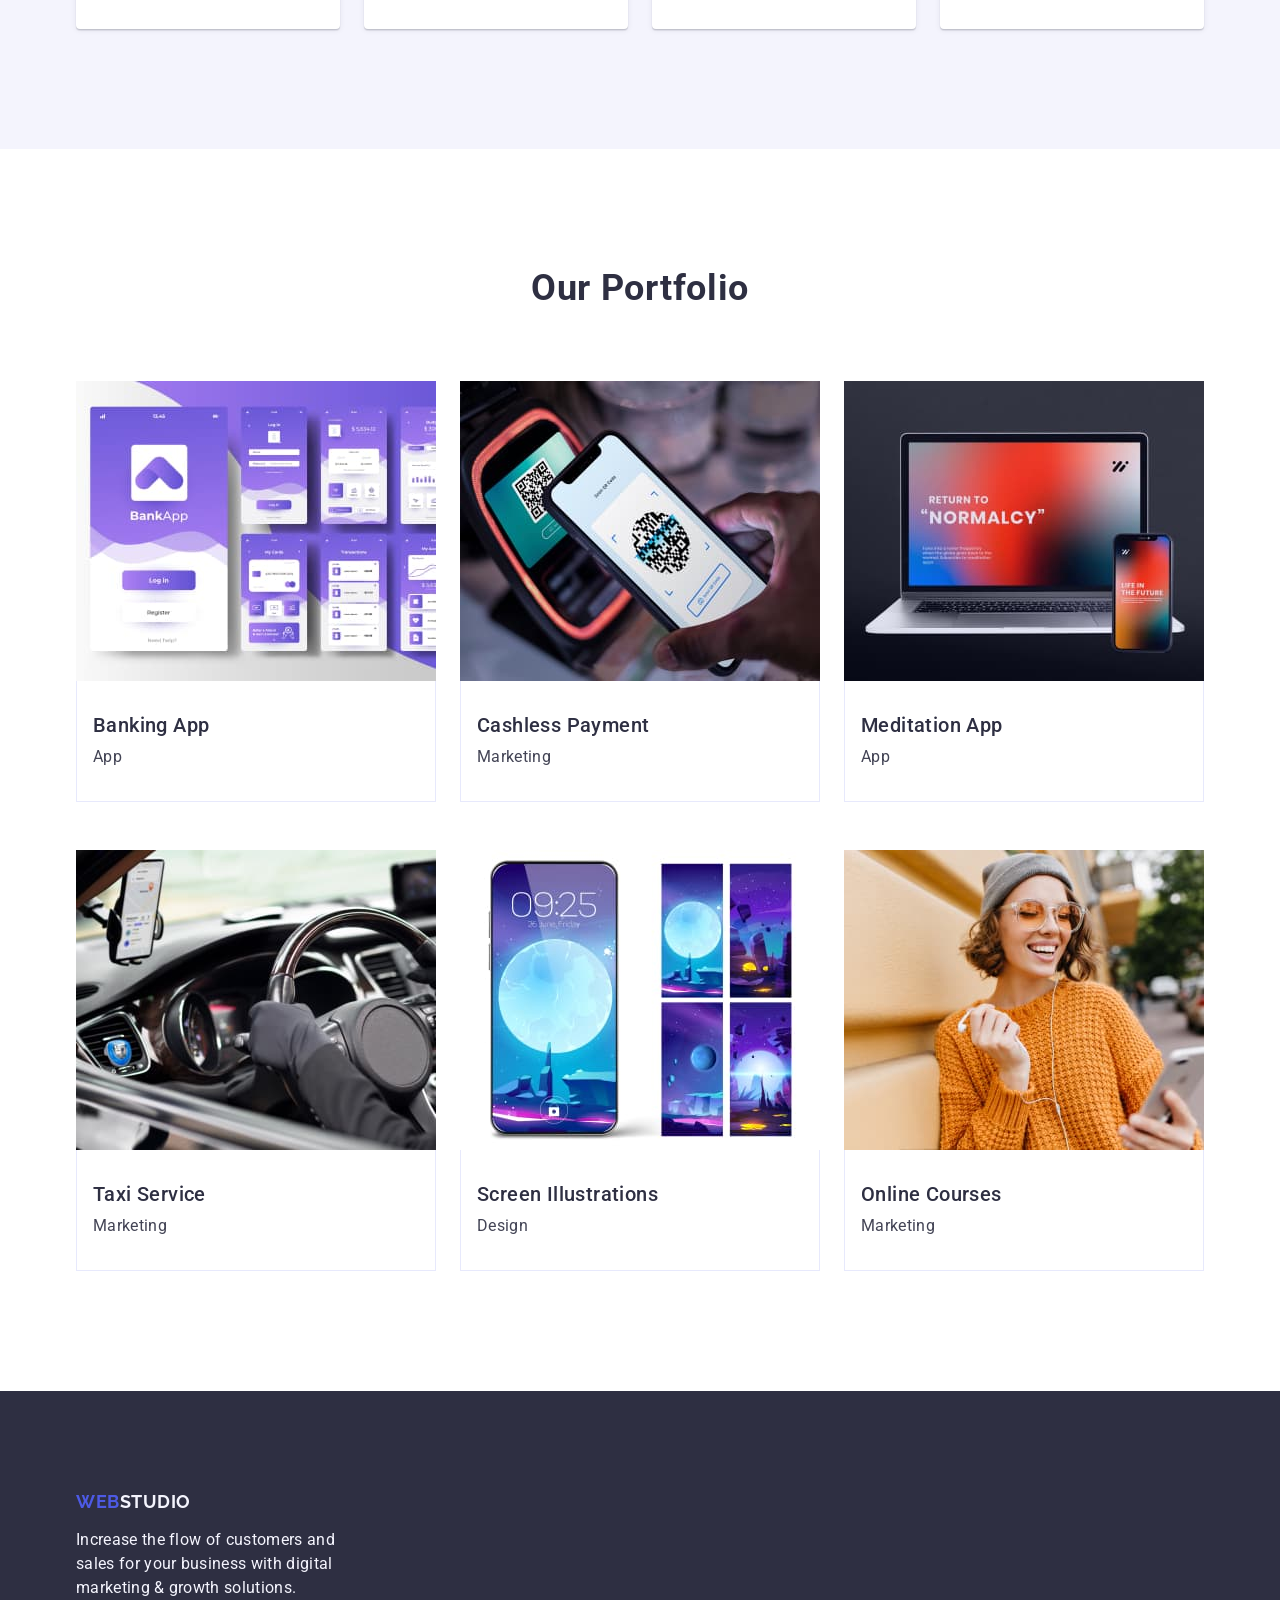
==== commit 34e54baf: "fix 3" ====
--- a/index.html
+++ b/index.html
@@ -156,7 +156,7 @@
             </li>
             <li class="portfolio-list">
               <img src="./images/payment.jpg" alt="payment" width="360" />
-              <div class="sportfolio-container shadow">
+              <div class="portfolio-container shadow">
                 <h3 class="portfolio-title">Cashless Payment</h3>
                 <p class="portfolio-item">Marketing</p>
               </div>
